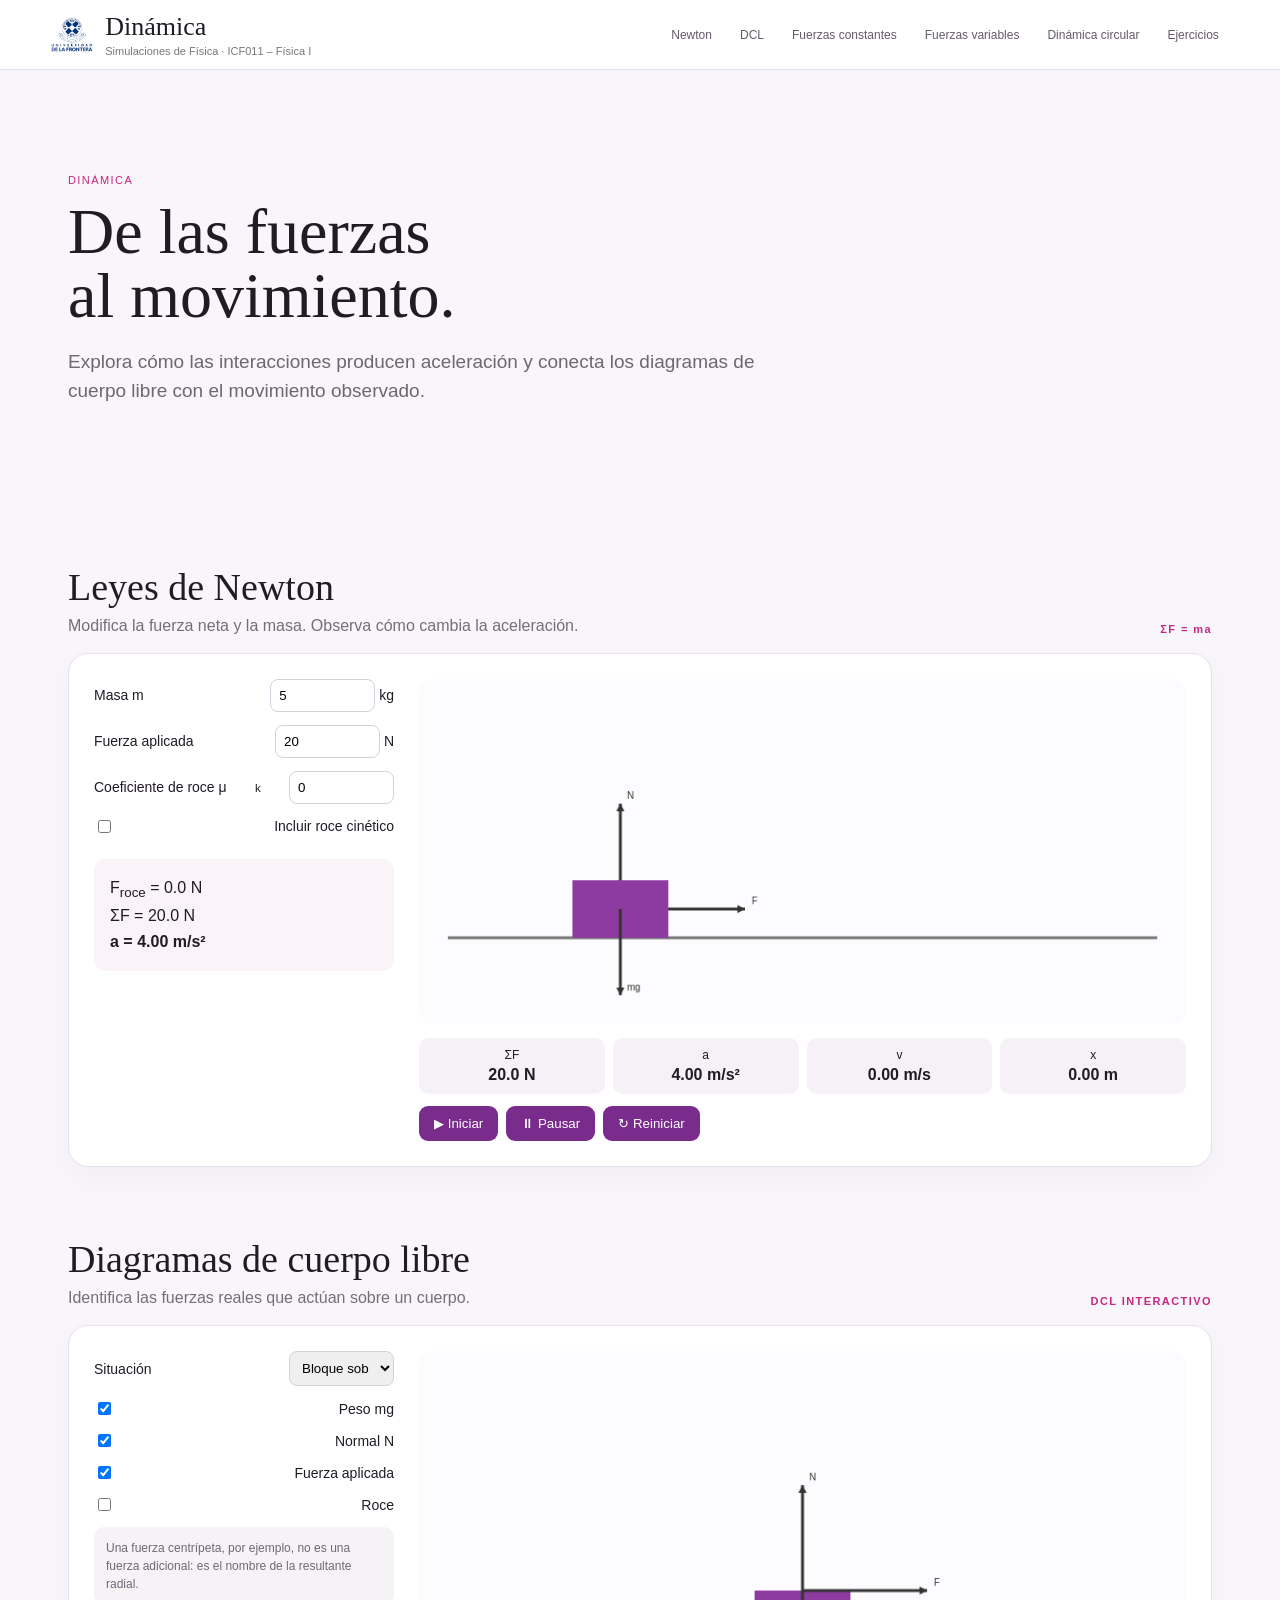
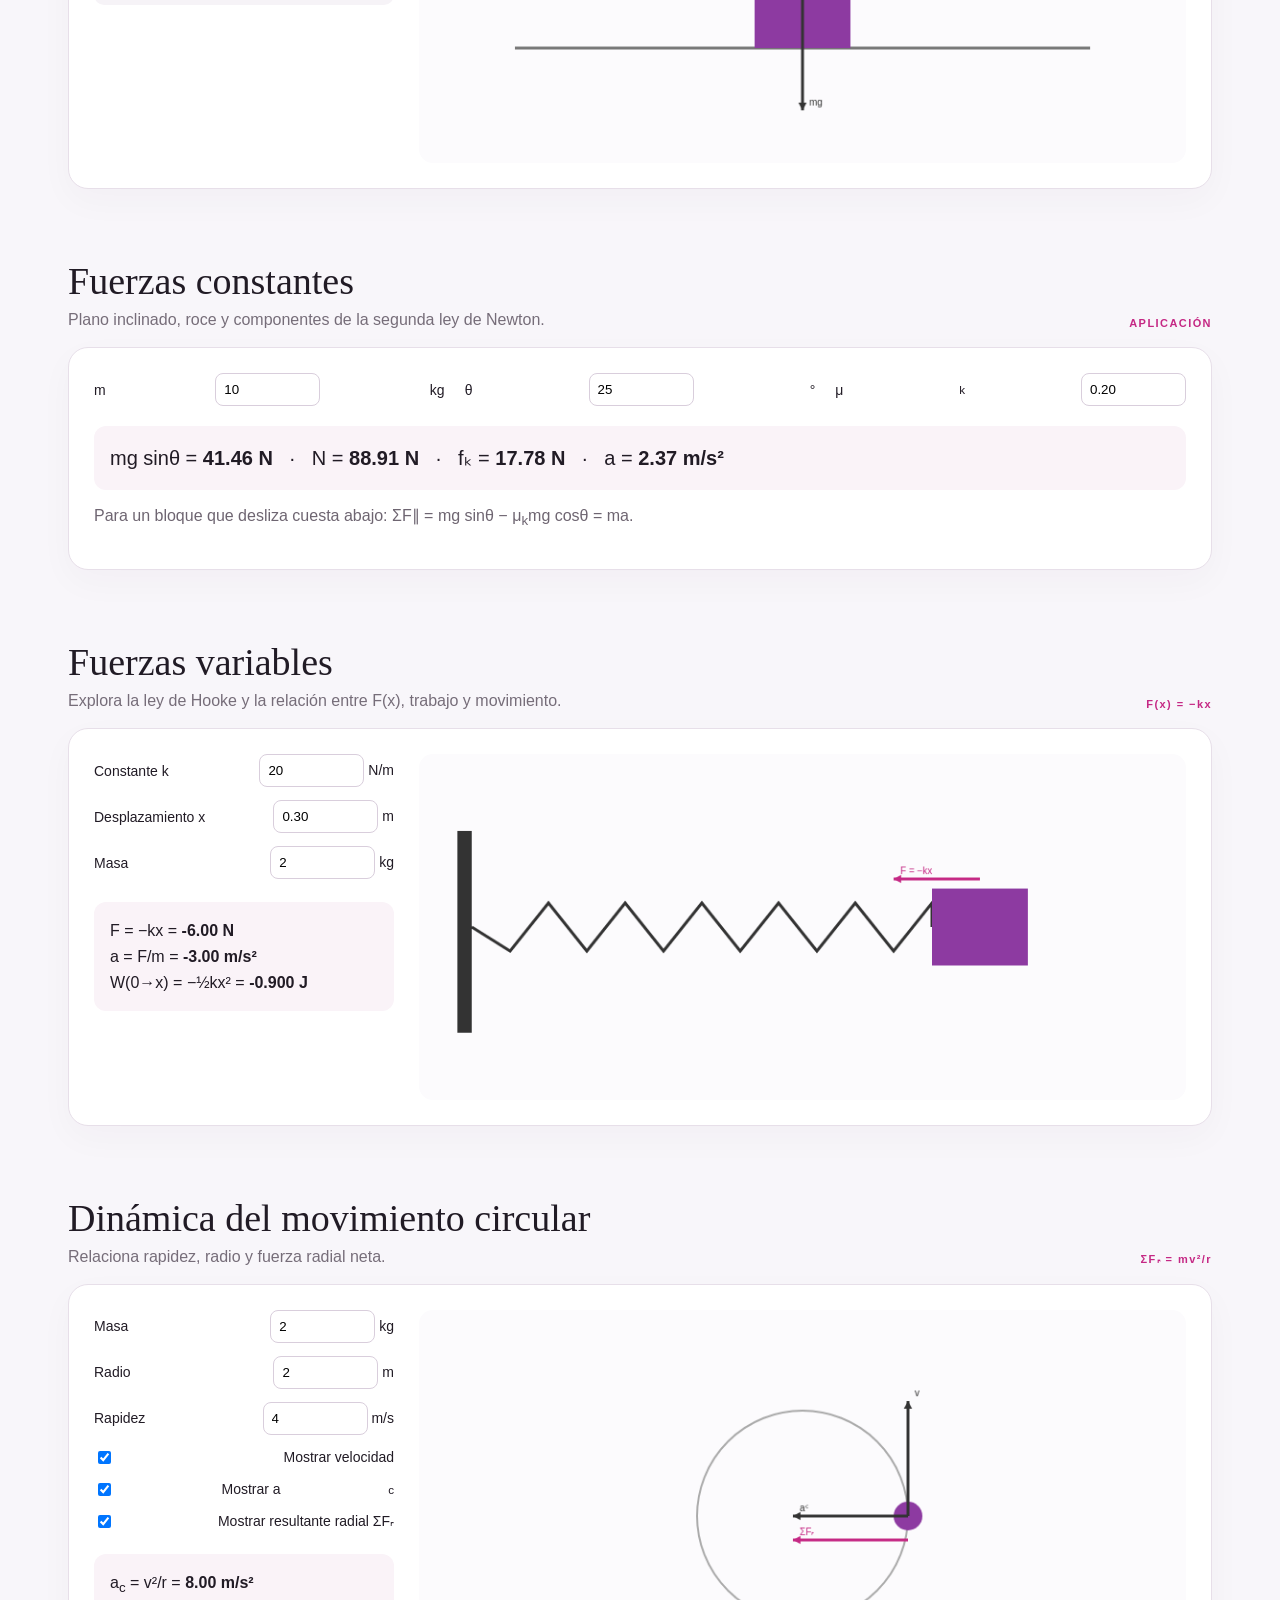
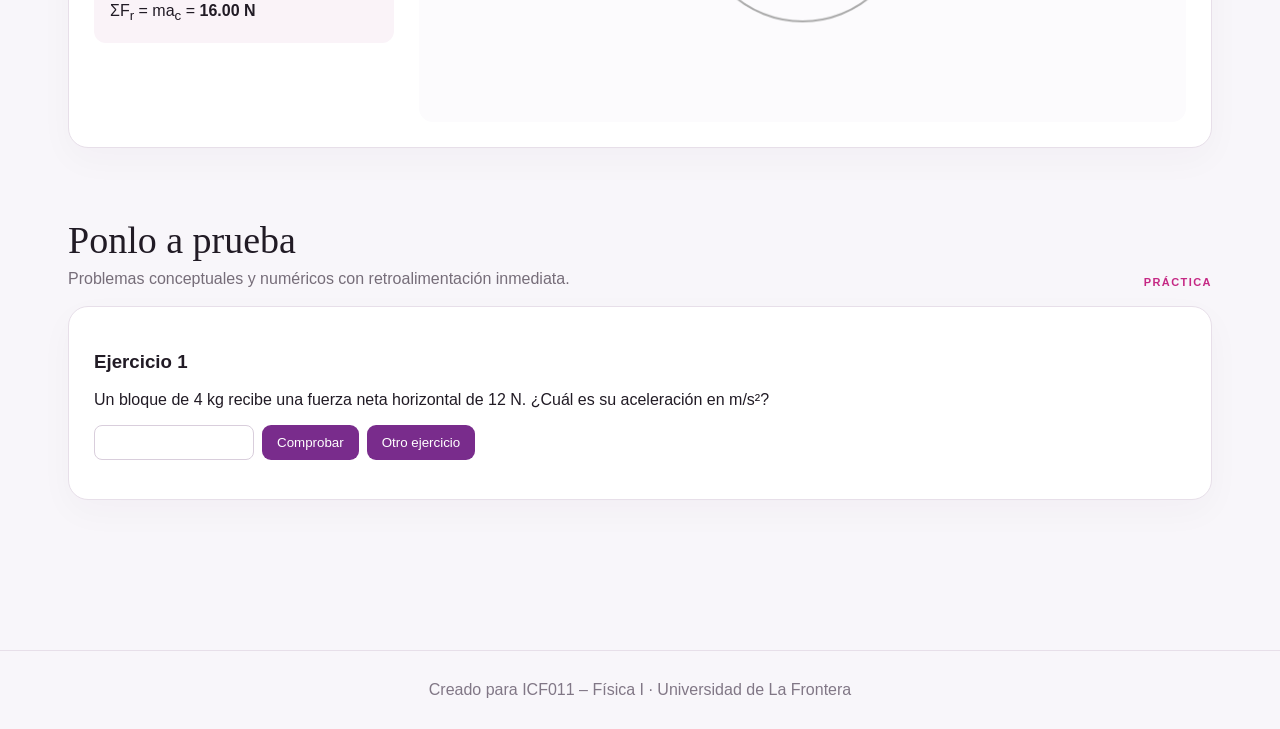
==== dinamica/index.html @ fe2f42a2 "Add files via upload" ====
<!doctype html><html lang="es"><head><meta charset="utf-8"><meta name="viewport" content="width=device-width,initial-scale=1"><title>Dinámica · Simulaciones de Física UFRO</title><link rel="stylesheet" href="style.css"></head><body>
<header><div class="brand"><img src="ufro_logo.png"><div><a href="../">Dinámica</a><small>Simulaciones de Física · ICF011 – Física I</small></div></div><nav><a href="#newton">Newton</a><a href="#dcl">DCL</a><a href="#constantes">Fuerzas constantes</a><a href="#variables">Fuerzas variables</a><a href="#circular">Dinámica circular</a><a href="#practica">Ejercicios</a></nav></header>
<main>
<section class="hero"><span>DINÁMICA</span><h1>De las fuerzas<br>al movimiento.</h1><p>Explora cómo las interacciones producen aceleración y conecta los diagramas de cuerpo libre con el movimiento observado.</p></section>
<section id="newton"><div class="title"><div><h2>Leyes de Newton</h2><p>Modifica la fuerza neta y la masa. Observa cómo cambia la aceleración.</p></div><b>ΣF = ma</b></div><div class="card grid"><div class="controls"><label>Masa m <span><input id="mass" type="number" min="0.1" step="0.5" value="5"> kg</span></label><label>Fuerza aplicada <span><input id="force" type="number" step="1" value="20"> N</span></label><label>Coeficiente de roce μ<sub>k</sub> <span><input id="mu" type="number" min="0" step="0.05" value="0"> </span></label><label><input id="friction" type="checkbox"> Incluir roce cinético</label><div class="formula" id="newtonFormula"></div></div><div><canvas id="newtonCanvas" width="800" height="360"></canvas><div class="stats"><span>ΣF <b id="netF"></b></span><span>a <b id="accel"></b></span><span>v <b id="vel"></b></span><span>x <b id="pos"></b></span></div><div class="buttons"><button id="play">▶ Iniciar</button><button id="pause">⏸ Pausar</button><button id="reset">↻ Reiniciar</button></div></div></div></section>
<section id="dcl"><div class="title"><div><h2>Diagramas de cuerpo libre</h2><p>Identifica las fuerzas reales que actúan sobre un cuerpo.</p></div><b>DCL INTERACTIVO</b></div><div class="card grid"><div class="controls"><label>Situación<select id="dclMode"><option value="flat">Bloque sobre superficie horizontal</option><option value="incline">Bloque en plano inclinado</option></select></label><label id="angleLabel">Ángulo θ <span><input id="angle" type="number" min="0" max="60" value="30"> °</span></label><label><input class="vec" data-v="weight" type="checkbox" checked> Peso mg</label><label><input class="vec" data-v="normal" type="checkbox" checked> Normal N</label><label><input class="vec" data-v="applied" type="checkbox" checked> Fuerza aplicada</label><label><input class="vec" data-v="fric" type="checkbox"> Roce</label><div class="note">Una fuerza centrípeta, por ejemplo, no es una fuerza adicional: es el nombre de la resultante radial.</div></div><canvas id="dclCanvas" width="800" height="430"></canvas></div></section>
<section id="constantes"><div class="title"><div><h2>Fuerzas constantes</h2><p>Plano inclinado, roce y componentes de la segunda ley de Newton.</p></div><b>APLICACIÓN</b></div><div class="card"><div class="three"><label>m <input id="cm" type="number" value="10" step="1"> kg</label><label>θ <input id="ctheta" type="number" value="25" step="1"> °</label><label>μ<sub>k</sub> <input id="cmu" type="number" value="0.20" step=".05"></label></div><div class="result" id="constantResult"></div><p class="explain">Para un bloque que desliza cuesta abajo: ΣF∥ = mg sinθ − μ<sub>k</sub>mg cosθ = ma.</p></div></section>
<section id="variables"><div class="title"><div><h2>Fuerzas variables</h2><p>Explora la ley de Hooke y la relación entre F(x), trabajo y movimiento.</p></div><b>F(x) = −kx</b></div><div class="card grid"><div class="controls"><label>Constante k <span><input id="k" type="number" value="20" step="1"> N/m</span></label><label>Desplazamiento x <span><input id="springX" type="number" value="0.30" step=".05"> m</span></label><label>Masa <span><input id="springM" type="number" value="2" step=".5"> kg</span></label><div class="formula" id="springFormula"></div></div><canvas id="springCanvas" width="800" height="360"></canvas></div></section>
<section id="circular"><div class="title"><div><h2>Dinámica del movimiento circular</h2><p>Relaciona rapidez, radio y fuerza radial neta.</p></div><b>ΣFᵣ = mv²/r</b></div><div class="card grid"><div class="controls"><label>Masa <span><input id="circM" type="number" value="2" step=".5"> kg</span></label><label>Radio <span><input id="radius" type="number" value="2" step=".2"> m</span></label><label>Rapidez <span><input id="speed" type="number" value="4" step=".5"> m/s</span></label><label><input id="showV" type="checkbox" checked> Mostrar velocidad</label><label><input id="showAc" type="checkbox" checked> Mostrar a<sub>c</sub></label><label><input id="showFr" type="checkbox" checked> Mostrar resultante radial ΣFᵣ</label><div class="formula" id="circFormula"></div></div><canvas id="circCanvas" width="800" height="430"></canvas></div></section>
<section id="practica"><div class="title"><div><h2>Ponlo a prueba</h2><p>Problemas conceptuales y numéricos con retroalimentación inmediata.</p></div><b>PRÁCTICA</b></div><div class="card"><div id="question"></div><div class="answer"><input id="answer" type="number" step="any"><button id="check">Comprobar</button><button id="next">Otro ejercicio</button></div><div id="feedback"></div></div></section>
</main><footer>Creado para ICF011 – Física I · Universidad de La Frontera</footer><script src="app.js"></script></body></html>
---- dinamica/style.css ----
*{box-sizing:border-box}html{scroll-behavior:smooth}body{margin:0;background:#f8f6fa;color:#211b25;font-family:Arial,sans-serif}header{position:sticky;top:0;z-index:5;background:#fff;border-bottom:1px solid #e8e1eb;display:flex;align-items:center;justify-content:space-between;padding:12px 4vw;gap:20px}.brand{display:flex;align-items:center;gap:12px}.brand img{width:42px}.brand a{font:26px Georgia;color:#211b25;text-decoration:none}.brand small{display:block;color:#777;font-size:11px;margin-top:3px}nav{display:flex;gap:8px;flex-wrap:wrap}nav a{font-size:12px;text-decoration:none;color:#655b69;padding:8px 10px;border-radius:20px}nav a:hover{background:#f3e8f1;color:#a91f73}main{max-width:1200px;margin:auto;padding:20px 28px 80px}.hero{padding:80px 0 70px}.hero span,.title>b{color:#c52884;font-size:11px;letter-spacing:.13em}.hero h1{font:64px/1 Georgia;margin:12px 0}.hero p{font-size:19px;color:#6e6671;max-width:700px;line-height:1.55}section{scroll-margin-top:90px;margin-bottom:70px}.title{display:flex;justify-content:space-between;align-items:end;margin-bottom:18px}.title h2{font:38px Georgia;margin:0}.title p{color:#766d79;margin:8px 0 0}.card{background:white;border:1px solid #e7dfe9;border-radius:20px;padding:25px;box-shadow:0 12px 35px #3d234908}.grid{display:grid;grid-template-columns:300px 1fr;gap:25px}.controls{display:flex;flex-direction:column;gap:13px}.controls label,.three label{display:flex;justify-content:space-between;align-items:center;gap:10px;font-size:14px}.controls input[type=number],select,.three input,.answer input{width:105px;padding:8px;border:1px solid #d9cedc;border-radius:8px}.formula,.result{margin-top:10px;padding:16px;background:#faf3f8;border-radius:12px;line-height:1.6}.note{font-size:12px;line-height:1.5;color:#716776;padding:12px;background:#f6f3f7;border-radius:10px}canvas{width:100%;height:auto;background:#fcfbfd;border-radius:14px}.stats{display:grid;grid-template-columns:repeat(4,1fr);gap:8px;margin-top:10px}.stats span{background:#f5f1f6;border-radius:10px;padding:10px;text-align:center;font-size:12px}.stats b{display:block;font-size:16px;margin-top:4px}.buttons,.answer{display:flex;gap:8px;margin-top:12px}button{border:0;border-radius:9px;padding:10px 15px;background:#792c8c;color:#fff;cursor:pointer}.three{display:grid;grid-template-columns:repeat(3,1fr);gap:20px}.result{font-size:20px;margin-top:20px}.explain{color:#6e6571}.answer input{width:160px}#feedback{margin-top:14px;font-weight:bold}footer{text-align:center;padding:30px;color:#817786;border-top:1px solid #e7dfe9}@media(max-width:850px){header{position:relative;align-items:flex-start;flex-direction:column}.grid{grid-template-columns:1fr}.hero h1{font-size:48px}.three{grid-template-columns:1fr}.title{align-items:flex-start;gap:10px;flex-direction:column}main{padding:18px}.stats{grid-template-columns:repeat(2,1fr)}}
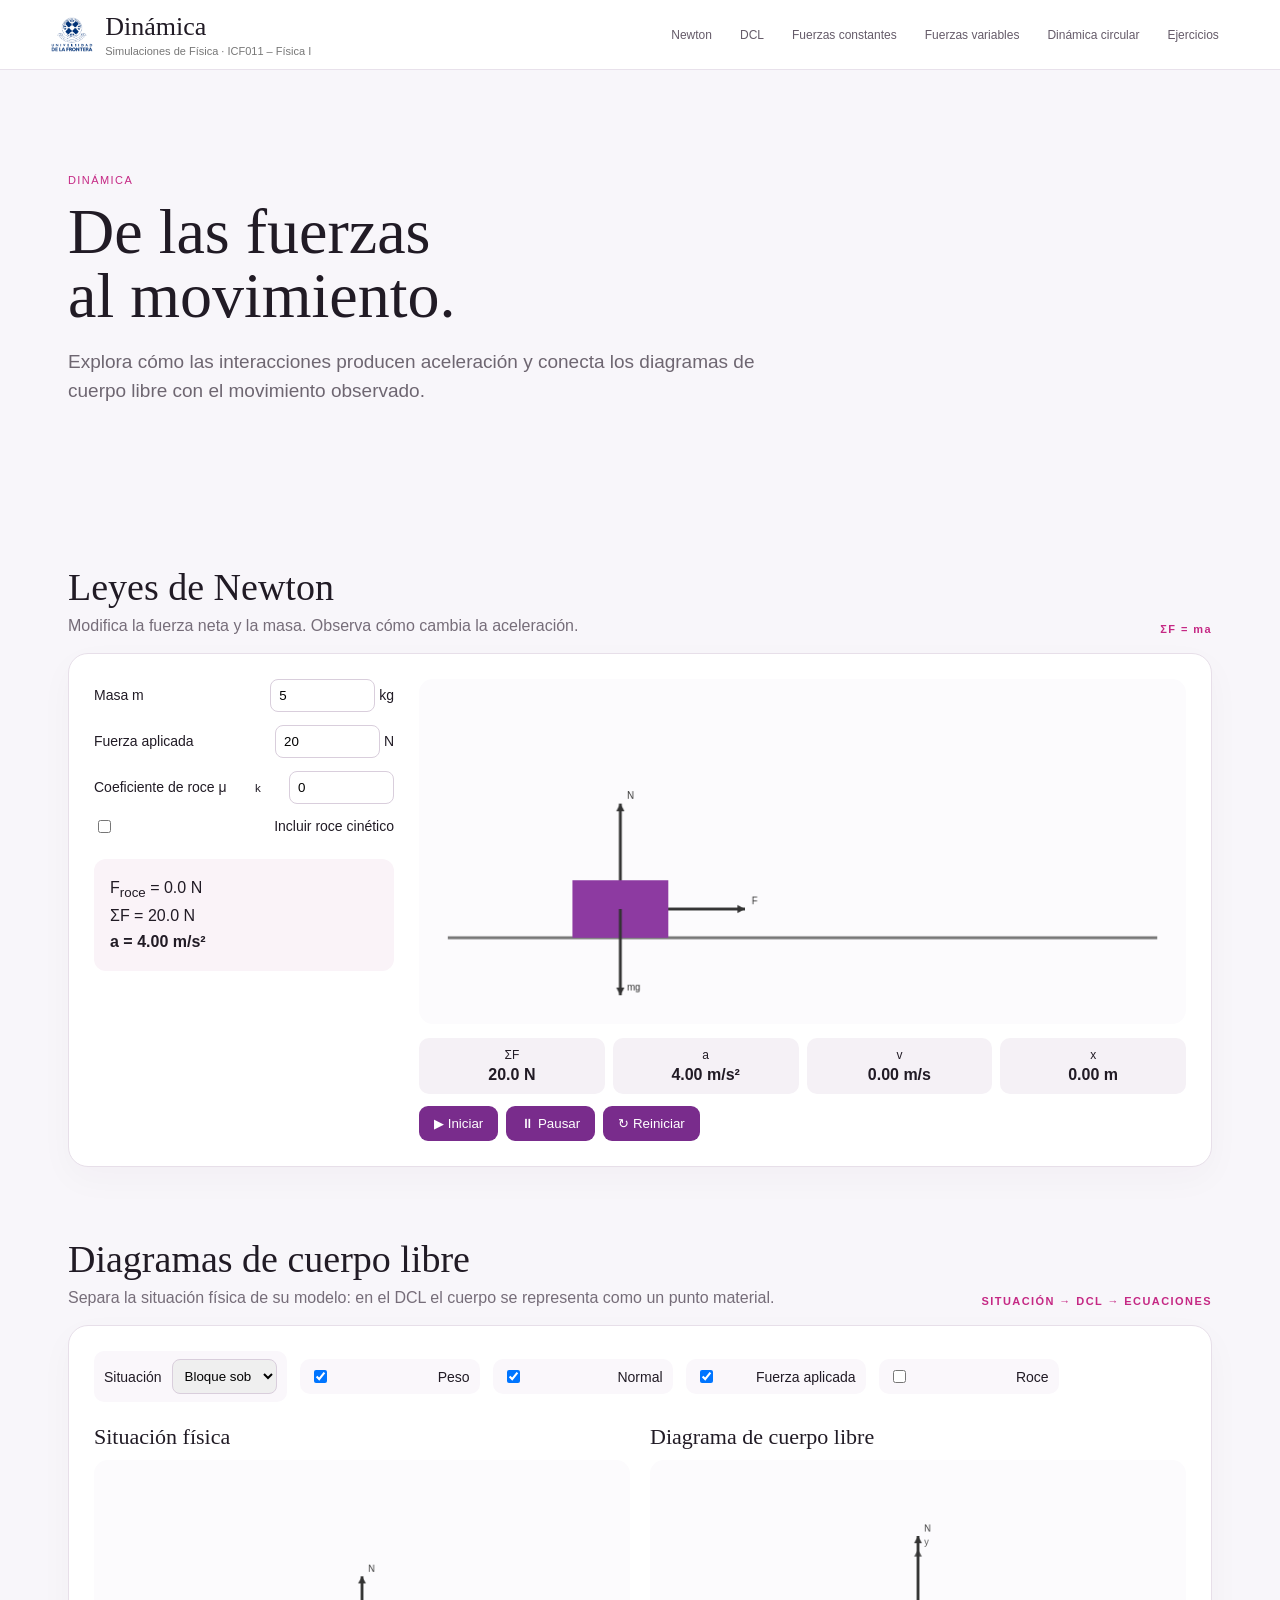
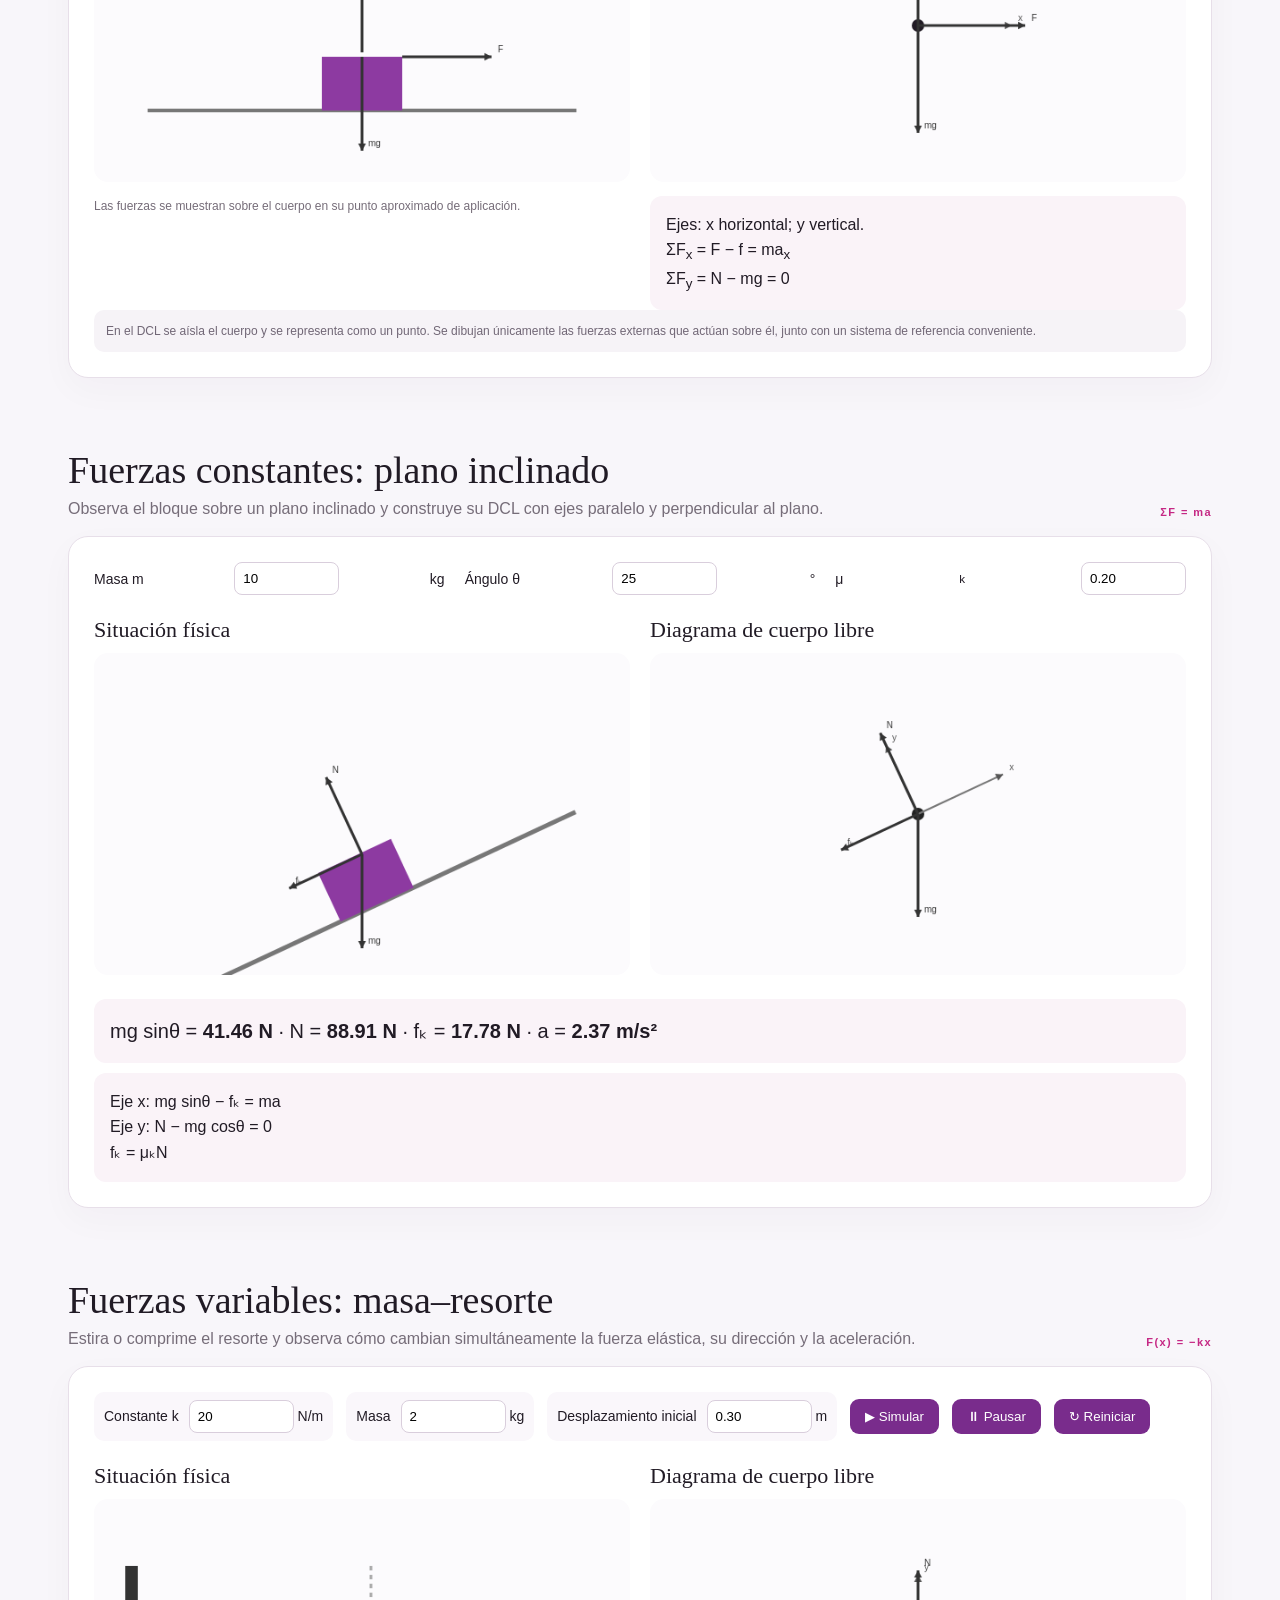
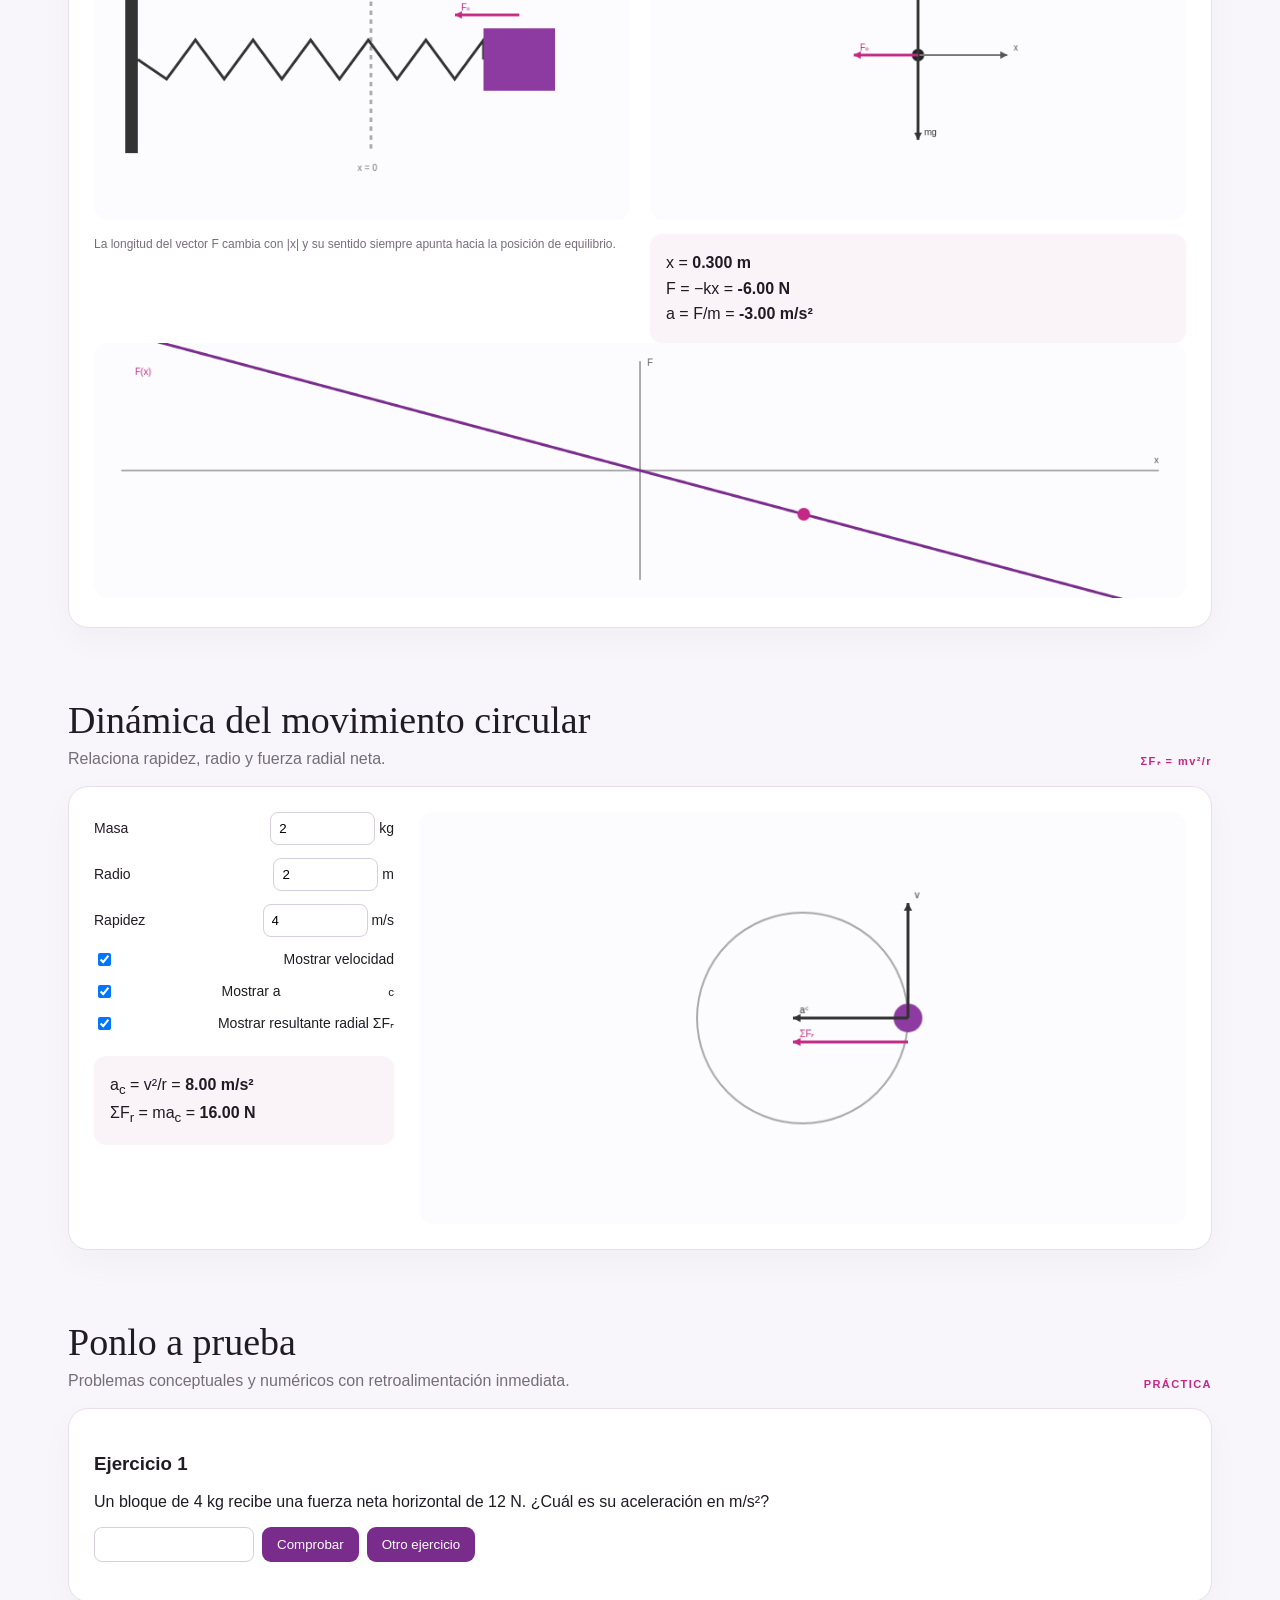
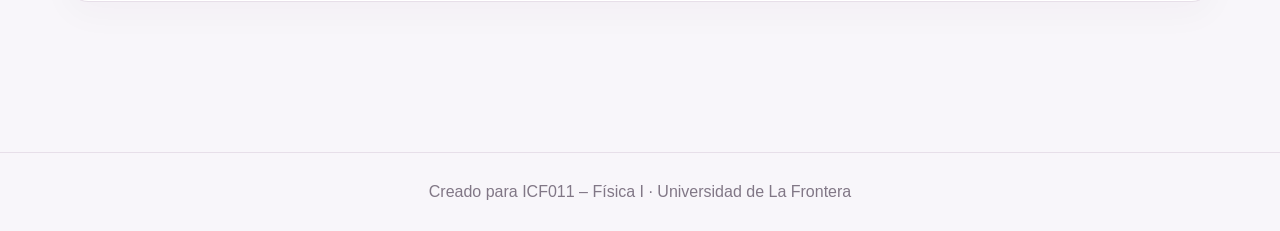
==== commit 539814e9: "Add files via upload" ====
--- a/dinamica/index.html
+++ b/dinamica/index.html
@@ -3,9 +3,9 @@
 <main>
 <section class="hero"><span>DINÁMICA</span><h1>De las fuerzas<br>al movimiento.</h1><p>Explora cómo las interacciones producen aceleración y conecta los diagramas de cuerpo libre con el movimiento observado.</p></section>
 <section id="newton"><div class="title"><div><h2>Leyes de Newton</h2><p>Modifica la fuerza neta y la masa. Observa cómo cambia la aceleración.</p></div><b>ΣF = ma</b></div><div class="card grid"><div class="controls"><label>Masa m <span><input id="mass" type="number" min="0.1" step="0.5" value="5"> kg</span></label><label>Fuerza aplicada <span><input id="force" type="number" step="1" value="20"> N</span></label><label>Coeficiente de roce μ<sub>k</sub> <span><input id="mu" type="number" min="0" step="0.05" value="0"> </span></label><label><input id="friction" type="checkbox"> Incluir roce cinético</label><div class="formula" id="newtonFormula"></div></div><div><canvas id="newtonCanvas" width="800" height="360"></canvas><div class="stats"><span>ΣF <b id="netF"></b></span><span>a <b id="accel"></b></span><span>v <b id="vel"></b></span><span>x <b id="pos"></b></span></div><div class="buttons"><button id="play">▶ Iniciar</button><button id="pause">⏸ Pausar</button><button id="reset">↻ Reiniciar</button></div></div></div></section>
-<section id="dcl"><div class="title"><div><h2>Diagramas de cuerpo libre</h2><p>Identifica las fuerzas reales que actúan sobre un cuerpo.</p></div><b>DCL INTERACTIVO</b></div><div class="card grid"><div class="controls"><label>Situación<select id="dclMode"><option value="flat">Bloque sobre superficie horizontal</option><option value="incline">Bloque en plano inclinado</option></select></label><label id="angleLabel">Ángulo θ <span><input id="angle" type="number" min="0" max="60" value="30"> °</span></label><label><input class="vec" data-v="weight" type="checkbox" checked> Peso mg</label><label><input class="vec" data-v="normal" type="checkbox" checked> Normal N</label><label><input class="vec" data-v="applied" type="checkbox" checked> Fuerza aplicada</label><label><input class="vec" data-v="fric" type="checkbox"> Roce</label><div class="note">Una fuerza centrípeta, por ejemplo, no es una fuerza adicional: es el nombre de la resultante radial.</div></div><canvas id="dclCanvas" width="800" height="430"></canvas></div></section>
-<section id="constantes"><div class="title"><div><h2>Fuerzas constantes</h2><p>Plano inclinado, roce y componentes de la segunda ley de Newton.</p></div><b>APLICACIÓN</b></div><div class="card"><div class="three"><label>m <input id="cm" type="number" value="10" step="1"> kg</label><label>θ <input id="ctheta" type="number" value="25" step="1"> °</label><label>μ<sub>k</sub> <input id="cmu" type="number" value="0.20" step=".05"></label></div><div class="result" id="constantResult"></div><p class="explain">Para un bloque que desliza cuesta abajo: ΣF∥ = mg sinθ − μ<sub>k</sub>mg cosθ = ma.</p></div></section>
-<section id="variables"><div class="title"><div><h2>Fuerzas variables</h2><p>Explora la ley de Hooke y la relación entre F(x), trabajo y movimiento.</p></div><b>F(x) = −kx</b></div><div class="card grid"><div class="controls"><label>Constante k <span><input id="k" type="number" value="20" step="1"> N/m</span></label><label>Desplazamiento x <span><input id="springX" type="number" value="0.30" step=".05"> m</span></label><label>Masa <span><input id="springM" type="number" value="2" step=".5"> kg</span></label><div class="formula" id="springFormula"></div></div><canvas id="springCanvas" width="800" height="360"></canvas></div></section>
+<section id="dcl"><div class="title"><div><h2>Diagramas de cuerpo libre</h2><p>Separa la situación física de su modelo: en el DCL el cuerpo se representa como un punto material.</p></div><b>SITUACIÓN → DCL → ECUACIONES</b></div><div class="card"><div class="controls inline-controls"><label>Situación<select id="dclMode"><option value="flat">Bloque sobre superficie horizontal</option><option value="incline">Bloque en plano inclinado</option></select></label><label id="angleLabel">Ángulo θ <span><input id="angle" type="number" min="0" max="60" value="30"> °</span></label><label><input class="vec" data-v="weight" type="checkbox" checked> Peso</label><label><input class="vec" data-v="normal" type="checkbox" checked> Normal</label><label><input class="vec" data-v="applied" type="checkbox" checked> Fuerza aplicada</label><label><input class="vec" data-v="fric" type="checkbox"> Roce</label></div><div class="splitviz"><div><h3>Situación física</h3><canvas id="dclSceneCanvas" width="600" height="360"></canvas><p class="caption">Las fuerzas se muestran sobre el cuerpo en su punto aproximado de aplicación.</p></div><div><h3>Diagrama de cuerpo libre</h3><canvas id="dclCanvas" width="600" height="360"></canvas><div class="formula" id="dclEquations"></div></div></div><div class="note">En el DCL se aísla el cuerpo y se representa como un punto. Se dibujan únicamente las fuerzas externas que actúan sobre él, junto con un sistema de referencia conveniente.</div></div></section>
+<section id="constantes"><div class="title"><div><h2>Fuerzas constantes: plano inclinado</h2><p>Observa el bloque sobre un plano inclinado y construye su DCL con ejes paralelo y perpendicular al plano.</p></div><b>ΣF = ma</b></div><div class="card"><div class="three"><label>Masa m <input id="cm" type="number" value="10" step="1"> kg</label><label>Ángulo θ <input id="ctheta" type="number" value="25" step="1"> °</label><label>μ<sub>k</sub> <input id="cmu" type="number" value="0.20" step=".05"></label></div><div class="splitviz"><div><h3>Situación física</h3><canvas id="constantScene" width="600" height="360"></canvas></div><div><h3>Diagrama de cuerpo libre</h3><canvas id="constantDCL" width="600" height="360"></canvas></div></div><div class="result" id="constantResult"></div><div class="formula" id="constantEq"></div></div></section>
+<section id="variables"><div class="title"><div><h2>Fuerzas variables: masa–resorte</h2><p>Estira o comprime el resorte y observa cómo cambian simultáneamente la fuerza elástica, su dirección y la aceleración.</p></div><b>F(x) = −kx</b></div><div class="card"><div class="controls inline-controls"><label>Constante k <span><input id="k" type="number" value="20" step="1"> N/m</span></label><label>Masa <span><input id="springM" type="number" value="2" step=".5"> kg</span></label><label>Desplazamiento inicial <span><input id="springX" type="number" value="0.30" step=".05"> m</span></label><button id="springPlay">▶ Simular</button><button id="springPause">⏸ Pausar</button><button id="springReset">↻ Reiniciar</button></div><div class="splitviz"><div><h3>Situación física</h3><canvas id="springCanvas" width="600" height="360"></canvas><p class="caption">La longitud del vector F cambia con |x| y su sentido siempre apunta hacia la posición de equilibrio.</p></div><div><h3>Diagrama de cuerpo libre</h3><canvas id="springDCL" width="600" height="360"></canvas><div class="formula" id="springFormula"></div></div></div><canvas id="springGraph" width="1200" height="280"></canvas></div></section>
 <section id="circular"><div class="title"><div><h2>Dinámica del movimiento circular</h2><p>Relaciona rapidez, radio y fuerza radial neta.</p></div><b>ΣFᵣ = mv²/r</b></div><div class="card grid"><div class="controls"><label>Masa <span><input id="circM" type="number" value="2" step=".5"> kg</span></label><label>Radio <span><input id="radius" type="number" value="2" step=".2"> m</span></label><label>Rapidez <span><input id="speed" type="number" value="4" step=".5"> m/s</span></label><label><input id="showV" type="checkbox" checked> Mostrar velocidad</label><label><input id="showAc" type="checkbox" checked> Mostrar a<sub>c</sub></label><label><input id="showFr" type="checkbox" checked> Mostrar resultante radial ΣFᵣ</label><div class="formula" id="circFormula"></div></div><canvas id="circCanvas" width="800" height="430"></canvas></div></section>
 <section id="practica"><div class="title"><div><h2>Ponlo a prueba</h2><p>Problemas conceptuales y numéricos con retroalimentación inmediata.</p></div><b>PRÁCTICA</b></div><div class="card"><div id="question"></div><div class="answer"><input id="answer" type="number" step="any"><button id="check">Comprobar</button><button id="next">Otro ejercicio</button></div><div id="feedback"></div></div></section>
 </main><footer>Creado para ICF011 – Física I · Universidad de La Frontera</footer><script src="app.js"></script></body></html>
--- a/dinamica/style.css
+++ b/dinamica/style.css
@@ -1 +1,2 @@
 *{box-sizing:border-box}html{scroll-behavior:smooth}body{margin:0;background:#f8f6fa;color:#211b25;font-family:Arial,sans-serif}header{position:sticky;top:0;z-index:5;background:#fff;border-bottom:1px solid #e8e1eb;display:flex;align-items:center;justify-content:space-between;padding:12px 4vw;gap:20px}.brand{display:flex;align-items:center;gap:12px}.brand img{width:42px}.brand a{font:26px Georgia;color:#211b25;text-decoration:none}.brand small{display:block;color:#777;font-size:11px;margin-top:3px}nav{display:flex;gap:8px;flex-wrap:wrap}nav a{font-size:12px;text-decoration:none;color:#655b69;padding:8px 10px;border-radius:20px}nav a:hover{background:#f3e8f1;color:#a91f73}main{max-width:1200px;margin:auto;padding:20px 28px 80px}.hero{padding:80px 0 70px}.hero span,.title>b{color:#c52884;font-size:11px;letter-spacing:.13em}.hero h1{font:64px/1 Georgia;margin:12px 0}.hero p{font-size:19px;color:#6e6671;max-width:700px;line-height:1.55}section{scroll-margin-top:90px;margin-bottom:70px}.title{display:flex;justify-content:space-between;align-items:end;margin-bottom:18px}.title h2{font:38px Georgia;margin:0}.title p{color:#766d79;margin:8px 0 0}.card{background:white;border:1px solid #e7dfe9;border-radius:20px;padding:25px;box-shadow:0 12px 35px #3d234908}.grid{display:grid;grid-template-columns:300px 1fr;gap:25px}.controls{display:flex;flex-direction:column;gap:13px}.controls label,.three label{display:flex;justify-content:space-between;align-items:center;gap:10px;font-size:14px}.controls input[type=number],select,.three input,.answer input{width:105px;padding:8px;border:1px solid #d9cedc;border-radius:8px}.formula,.result{margin-top:10px;padding:16px;background:#faf3f8;border-radius:12px;line-height:1.6}.note{font-size:12px;line-height:1.5;color:#716776;padding:12px;background:#f6f3f7;border-radius:10px}canvas{width:100%;height:auto;background:#fcfbfd;border-radius:14px}.stats{display:grid;grid-template-columns:repeat(4,1fr);gap:8px;margin-top:10px}.stats span{background:#f5f1f6;border-radius:10px;padding:10px;text-align:center;font-size:12px}.stats b{display:block;font-size:16px;margin-top:4px}.buttons,.answer{display:flex;gap:8px;margin-top:12px}button{border:0;border-radius:9px;padding:10px 15px;background:#792c8c;color:#fff;cursor:pointer}.three{display:grid;grid-template-columns:repeat(3,1fr);gap:20px}.result{font-size:20px;margin-top:20px}.explain{color:#6e6571}.answer input{width:160px}#feedback{margin-top:14px;font-weight:bold}footer{text-align:center;padding:30px;color:#817786;border-top:1px solid #e7dfe9}@media(max-width:850px){header{position:relative;align-items:flex-start;flex-direction:column}.grid{grid-template-columns:1fr}.hero h1{font-size:48px}.three{grid-template-columns:1fr}.title{align-items:flex-start;gap:10px;flex-direction:column}main{padding:18px}.stats{grid-template-columns:repeat(2,1fr)}}
+.splitviz{display:grid;grid-template-columns:1fr 1fr;gap:20px;margin-top:22px}.splitviz h3{font:22px Georgia;margin:0 0 10px}.caption{font-size:12px;color:#766d79;line-height:1.4}.inline-controls{display:flex;flex-direction:row;flex-wrap:wrap;align-items:center}.inline-controls label{min-width:180px;background:#faf7fb;padding:8px 10px;border-radius:10px}@media(max-width:850px){.splitviz{grid-template-columns:1fr}.inline-controls{flex-direction:column;align-items:stretch}}
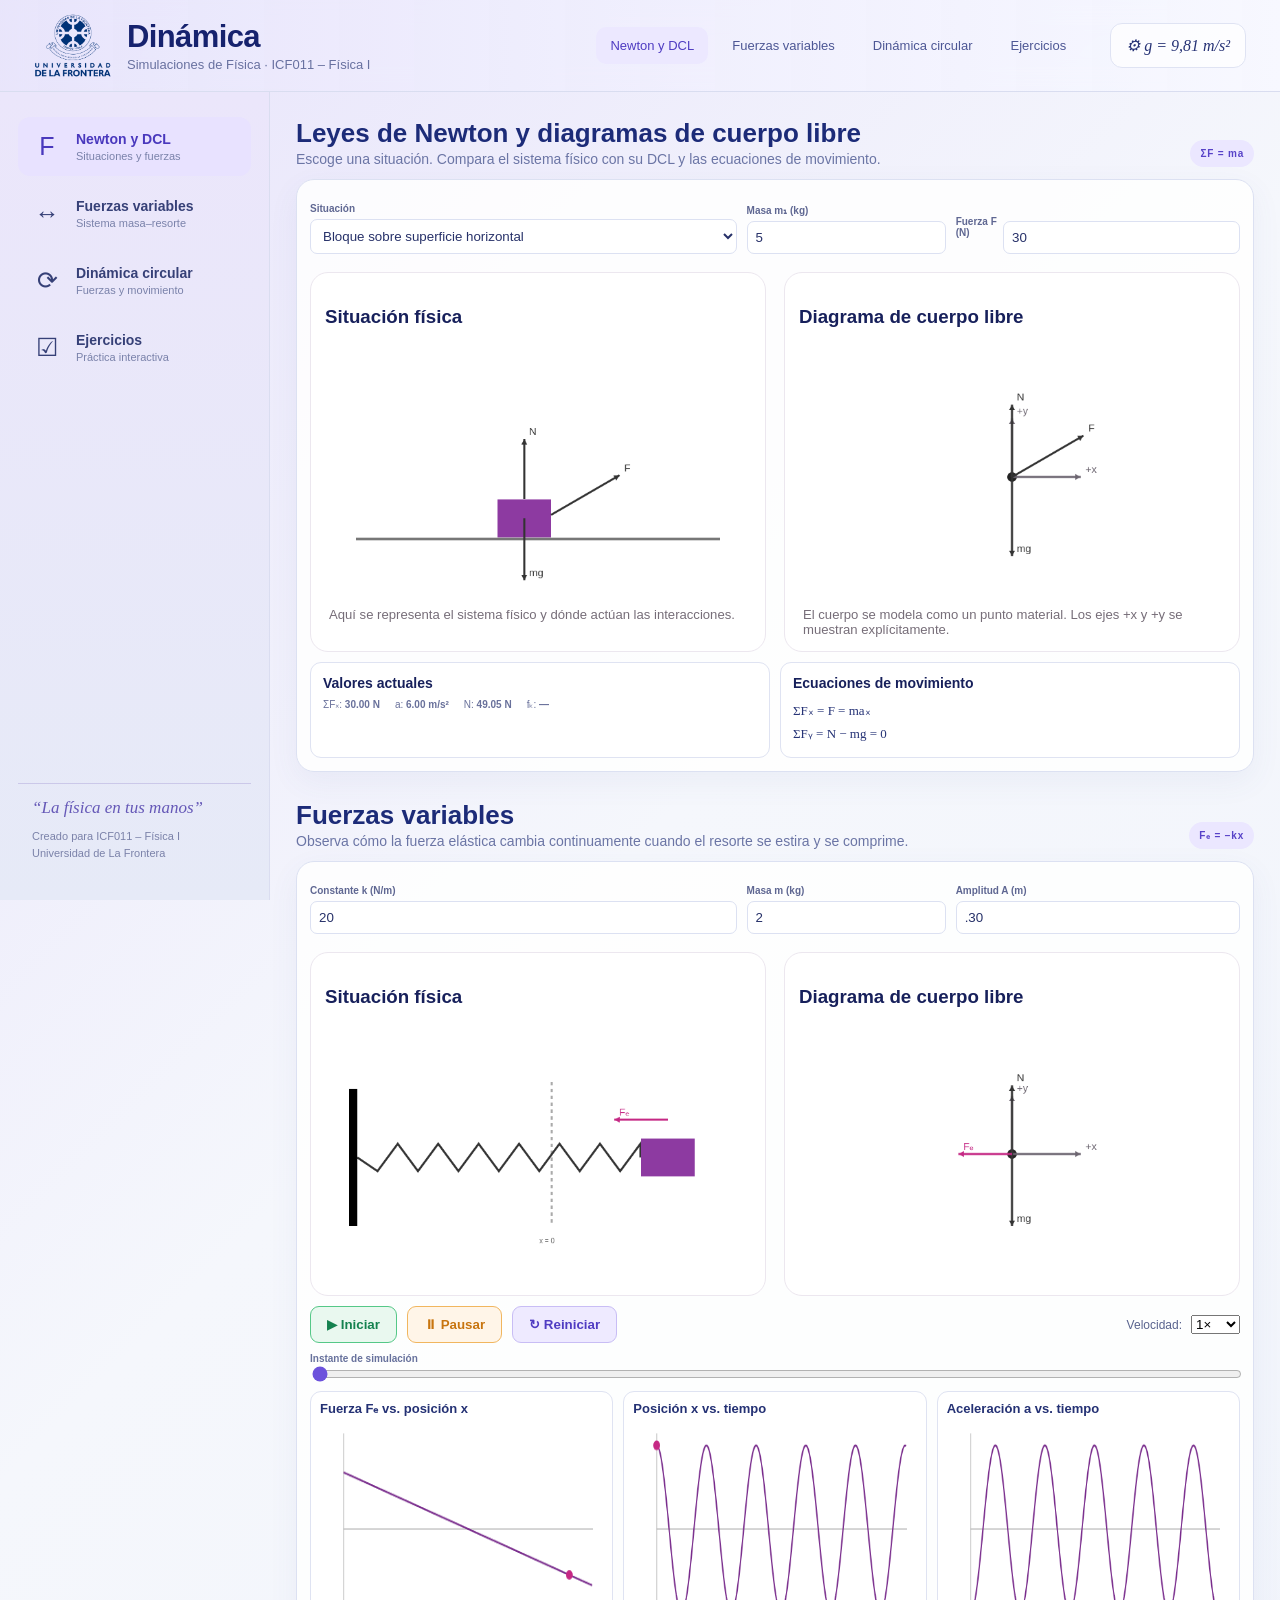
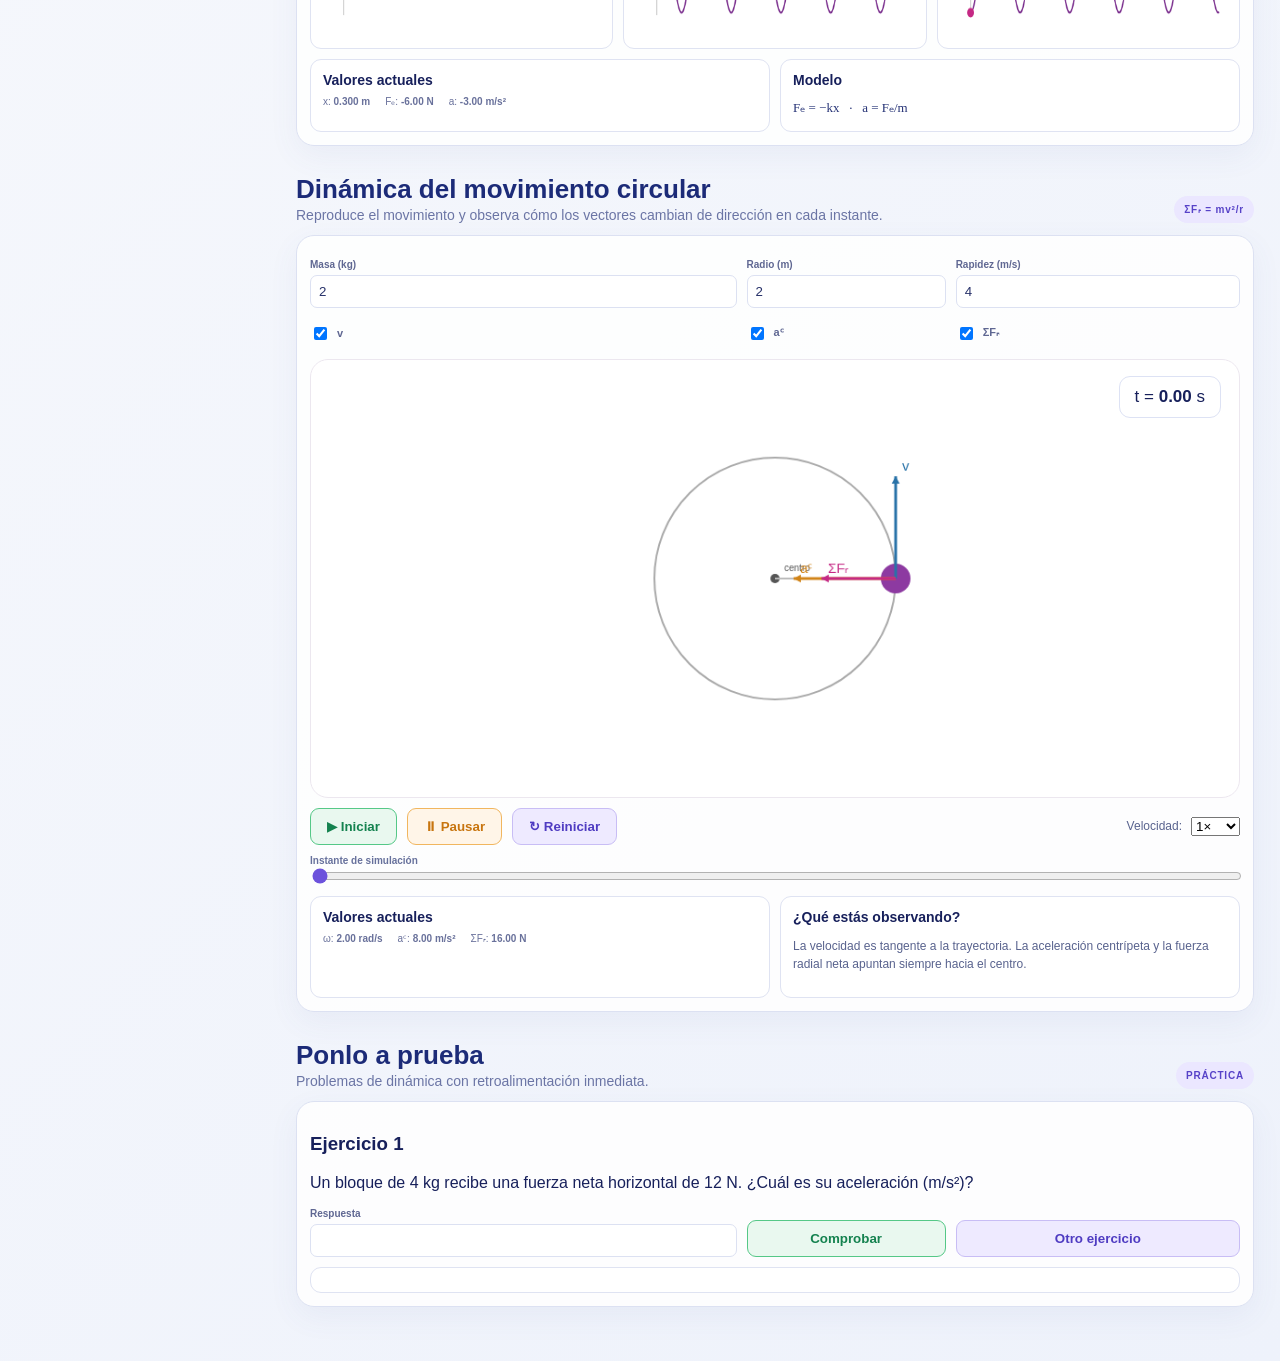
==== commit e59358af: "Add files via upload" ====
--- a/dinamica/index.html
+++ b/dinamica/index.html
@@ -1,11 +1,12 @@
 <!doctype html><html lang="es"><head><meta charset="utf-8"><meta name="viewport" content="width=device-width,initial-scale=1"><title>Dinámica · Simulaciones de Física UFRO</title><link rel="stylesheet" href="style.css"></head><body>
-<header><div class="brand"><img src="ufro_logo.png"><div><a href="../">Dinámica</a><small>Simulaciones de Física · ICF011 – Física I</small></div></div><nav><a href="#newton">Newton</a><a href="#dcl">DCL</a><a href="#constantes">Fuerzas constantes</a><a href="#variables">Fuerzas variables</a><a href="#circular">Dinámica circular</a><a href="#practica">Ejercicios</a></nav></header>
-<main>
-<section class="hero"><span>DINÁMICA</span><h1>De las fuerzas<br>al movimiento.</h1><p>Explora cómo las interacciones producen aceleración y conecta los diagramas de cuerpo libre con el movimiento observado.</p></section>
-<section id="newton"><div class="title"><div><h2>Leyes de Newton</h2><p>Modifica la fuerza neta y la masa. Observa cómo cambia la aceleración.</p></div><b>ΣF = ma</b></div><div class="card grid"><div class="controls"><label>Masa m <span><input id="mass" type="number" min="0.1" step="0.5" value="5"> kg</span></label><label>Fuerza aplicada <span><input id="force" type="number" step="1" value="20"> N</span></label><label>Coeficiente de roce μ<sub>k</sub> <span><input id="mu" type="number" min="0" step="0.05" value="0"> </span></label><label><input id="friction" type="checkbox"> Incluir roce cinético</label><div class="formula" id="newtonFormula"></div></div><div><canvas id="newtonCanvas" width="800" height="360"></canvas><div class="stats"><span>ΣF <b id="netF"></b></span><span>a <b id="accel"></b></span><span>v <b id="vel"></b></span><span>x <b id="pos"></b></span></div><div class="buttons"><button id="play">▶ Iniciar</button><button id="pause">⏸ Pausar</button><button id="reset">↻ Reiniciar</button></div></div></div></section>
-<section id="dcl"><div class="title"><div><h2>Diagramas de cuerpo libre</h2><p>Separa la situación física de su modelo: en el DCL el cuerpo se representa como un punto material.</p></div><b>SITUACIÓN → DCL → ECUACIONES</b></div><div class="card"><div class="controls inline-controls"><label>Situación<select id="dclMode"><option value="flat">Bloque sobre superficie horizontal</option><option value="incline">Bloque en plano inclinado</option></select></label><label id="angleLabel">Ángulo θ <span><input id="angle" type="number" min="0" max="60" value="30"> °</span></label><label><input class="vec" data-v="weight" type="checkbox" checked> Peso</label><label><input class="vec" data-v="normal" type="checkbox" checked> Normal</label><label><input class="vec" data-v="applied" type="checkbox" checked> Fuerza aplicada</label><label><input class="vec" data-v="fric" type="checkbox"> Roce</label></div><div class="splitviz"><div><h3>Situación física</h3><canvas id="dclSceneCanvas" width="600" height="360"></canvas><p class="caption">Las fuerzas se muestran sobre el cuerpo en su punto aproximado de aplicación.</p></div><div><h3>Diagrama de cuerpo libre</h3><canvas id="dclCanvas" width="600" height="360"></canvas><div class="formula" id="dclEquations"></div></div></div><div class="note">En el DCL se aísla el cuerpo y se representa como un punto. Se dibujan únicamente las fuerzas externas que actúan sobre él, junto con un sistema de referencia conveniente.</div></div></section>
-<section id="constantes"><div class="title"><div><h2>Fuerzas constantes: plano inclinado</h2><p>Observa el bloque sobre un plano inclinado y construye su DCL con ejes paralelo y perpendicular al plano.</p></div><b>ΣF = ma</b></div><div class="card"><div class="three"><label>Masa m <input id="cm" type="number" value="10" step="1"> kg</label><label>Ángulo θ <input id="ctheta" type="number" value="25" step="1"> °</label><label>μ<sub>k</sub> <input id="cmu" type="number" value="0.20" step=".05"></label></div><div class="splitviz"><div><h3>Situación física</h3><canvas id="constantScene" width="600" height="360"></canvas></div><div><h3>Diagrama de cuerpo libre</h3><canvas id="constantDCL" width="600" height="360"></canvas></div></div><div class="result" id="constantResult"></div><div class="formula" id="constantEq"></div></div></section>
-<section id="variables"><div class="title"><div><h2>Fuerzas variables: masa–resorte</h2><p>Estira o comprime el resorte y observa cómo cambian simultáneamente la fuerza elástica, su dirección y la aceleración.</p></div><b>F(x) = −kx</b></div><div class="card"><div class="controls inline-controls"><label>Constante k <span><input id="k" type="number" value="20" step="1"> N/m</span></label><label>Masa <span><input id="springM" type="number" value="2" step=".5"> kg</span></label><label>Desplazamiento inicial <span><input id="springX" type="number" value="0.30" step=".05"> m</span></label><button id="springPlay">▶ Simular</button><button id="springPause">⏸ Pausar</button><button id="springReset">↻ Reiniciar</button></div><div class="splitviz"><div><h3>Situación física</h3><canvas id="springCanvas" width="600" height="360"></canvas><p class="caption">La longitud del vector F cambia con |x| y su sentido siempre apunta hacia la posición de equilibrio.</p></div><div><h3>Diagrama de cuerpo libre</h3><canvas id="springDCL" width="600" height="360"></canvas><div class="formula" id="springFormula"></div></div></div><canvas id="springGraph" width="1200" height="280"></canvas></div></section>
-<section id="circular"><div class="title"><div><h2>Dinámica del movimiento circular</h2><p>Relaciona rapidez, radio y fuerza radial neta.</p></div><b>ΣFᵣ = mv²/r</b></div><div class="card grid"><div class="controls"><label>Masa <span><input id="circM" type="number" value="2" step=".5"> kg</span></label><label>Radio <span><input id="radius" type="number" value="2" step=".2"> m</span></label><label>Rapidez <span><input id="speed" type="number" value="4" step=".5"> m/s</span></label><label><input id="showV" type="checkbox" checked> Mostrar velocidad</label><label><input id="showAc" type="checkbox" checked> Mostrar a<sub>c</sub></label><label><input id="showFr" type="checkbox" checked> Mostrar resultante radial ΣFᵣ</label><div class="formula" id="circFormula"></div></div><canvas id="circCanvas" width="800" height="430"></canvas></div></section>
-<section id="practica"><div class="title"><div><h2>Ponlo a prueba</h2><p>Problemas conceptuales y numéricos con retroalimentación inmediata.</p></div><b>PRÁCTICA</b></div><div class="card"><div id="question"></div><div class="answer"><input id="answer" type="number" step="any"><button id="check">Comprobar</button><button id="next">Otro ejercicio</button></div><div id="feedback"></div></div></section>
-</main><footer>Creado para ICF011 – Física I · Universidad de La Frontera</footer><script src="app.js"></script></body></html>
+<header class="app-top"><div class="brand-wrap"><img src="ufro_logo.png" class="ufro-logo"><div><a href="../" class="brand">Dinámica</a><div class="brand-sub">Simulaciones de Física · ICF011 – Física I</div></div></div><nav class="top-nav"><a href="#newton" class="active">Newton y DCL</a><a href="#variables">Fuerzas variables</a><a href="#circular">Dinámica circular</a><a href="#practica">Ejercicios</a></nav><div class="gravity">⚙ <span>g = 9,81 m/s²</span></div></header>
+<div class="app-shell"><aside class="side"><a href="#newton" class="side-link active"><span class="ico">F</span><span><b>Newton y DCL</b><small>Situaciones y fuerzas</small></span></a><a href="#variables" class="side-link"><span class="ico">↔</span><span><b>Fuerzas variables</b><small>Sistema masa–resorte</small></span></a><a href="#circular" class="side-link"><span class="ico">⟳</span><span><b>Dinámica circular</b><small>Fuerzas y movimiento</small></span></a><a href="#practica" class="side-link"><span class="ico">☑</span><span><b>Ejercicios</b><small>Práctica interactiva</small></span></a><div class="side-quote">“La física en tus manos”<small>Creado para ICF011 – Física I<br>Universidad de La Frontera</small></div></aside>
+<main class="content">
+<section id="newton" class="dash-section"><div class="section-title"><div><h1>Leyes de Newton y diagramas de cuerpo libre</h1><p>Escoge una situación. Compara el sistema físico con su DCL y las ecuaciones de movimiento.</p></div><span class="tag">ΣF = ma</span></div><div class="sim-card">
+<div class="scenario-row"><label>Situación<select id="situation"><option value="flat">Bloque sobre superficie horizontal</option><option value="angled">Fuerza aplicada en ángulo</option><option value="incline">Plano inclinado</option><option value="inclineFriction">Plano inclinado con roce</option><option value="two">Dos masas conectadas</option><option value="atwood">Máquina de Atwood</option></select></label><label>Masa m₁ (kg)<input id="m1" type="number" min="0.1" step="0.5" value="5"></label><label id="m2Wrap">Masa m₂ (kg)<input id="m2" type="number" min="0.1" step="0.5" value="3"></label><label id="forceWrap">Fuerza F (N)<input id="force" type="number" step="1" value="30"></label><label id="angleWrap">Ángulo θ (°)<input id="angle" type="number" min="0" max="70" value="30"></label><label id="muWrap">μₖ<input id="mu" type="number" min="0" step=".05" value=".20"></label></div>
+<div class="dyn-pair"><article><h3>Situación física</h3><canvas id="scene" width="620" height="370"></canvas><p class="dyn-caption">Aquí se representa el sistema físico y dónde actúan las interacciones.</p></article><article><h3>Diagrama de cuerpo libre</h3><canvas id="dcl" width="620" height="370"></canvas><p class="dyn-caption">El cuerpo se modela como un punto material. Los ejes +x y +y se muestran explícitamente.</p></article></div>
+<div class="bottom-info"><div class="current-values"><h3>Valores actuales</h3><div class="micro-values"><span>ΣFₓ: <b id="net">—</b></span><span>a: <b id="acc">—</b></span><span>N: <b id="normal">—</b></span><span>fₖ: <b id="fric">—</b></span></div></div><div class="observation"><h3>Ecuaciones de movimiento</h3><div id="equations" class="formula-line dyn-eq"></div></div></div></div></section>
+<section id="variables" class="dash-section"><div class="section-title"><div><h2>Fuerzas variables</h2><p>Observa cómo la fuerza elástica cambia continuamente cuando el resorte se estira y se comprime.</p></div><span class="tag">Fₑ = −kx</span></div><div class="sim-card"><div class="scenario-row"><label>Constante k (N/m)<input id="k" type="number" min="1" step="1" value="20"></label><label>Masa m (kg)<input id="sm" type="number" min=".1" step=".5" value="2"></label><label>Amplitud A (m)<input id="amp" type="number" min=".05" max=".6" step=".05" value=".30"></label></div><div class="dyn-pair"><article><h3>Situación física</h3><canvas id="springScene" width="620" height="370"></canvas></article><article><h3>Diagrama de cuerpo libre</h3><canvas id="springDcl" width="620" height="370"></canvas></article></div><div class="playbar"><button id="sPlay" class="btn green">▶ Iniciar</button><button id="sPause" class="btn amber">⏸ Pausar</button><button id="sReset" class="btn violet">↻ Reiniciar</button><label class="speed-control">Velocidad:<select id="sSpeed"><option value=".5">0,5×</option><option value="1" selected>1×</option><option value="2">2×</option></select></label></div><label class="timeline">Instante de simulación<input id="sTime" type="range" min="0" max="10" step=".01" value="0"></label><div class="chart-grid three"><article><h3>Fuerza Fₑ vs. posición x</h3><canvas id="fxGraph" width="420" height="230"></canvas></article><article><h3>Posición x vs. tiempo</h3><canvas id="xtGraph" width="420" height="230"></canvas></article><article><h3>Aceleración a vs. tiempo</h3><canvas id="atGraph" width="420" height="230"></canvas></article></div><div class="bottom-info"><div class="current-values"><h3>Valores actuales</h3><div class="micro-values"><span>x: <b id="sx"></b></span><span>Fₑ: <b id="sforce"></b></span><span>a: <b id="sacc"></b></span></div></div><div class="observation"><h3>Modelo</h3><div class="formula-line dyn-eq">Fₑ = −kx &nbsp; · &nbsp; a = Fₑ/m</div></div></div></div></section>
+<section id="circular" class="dash-section"><div class="section-title"><div><h2>Dinámica del movimiento circular</h2><p>Reproduce el movimiento y observa cómo los vectores cambian de dirección en cada instante.</p></div><span class="tag">ΣFᵣ = mv²/r</span></div><div class="sim-card"><div class="scenario-row"><label>Masa (kg)<input id="cm" type="number" min=".1" step=".5" value="2"></label><label>Radio (m)<input id="radius" type="number" min=".5" step=".2" value="2"></label><label>Rapidez (m/s)<input id="speed" type="number" min="0" step=".5" value="4"></label><label class="switchrow compact"><input id="showV" type="checkbox" checked> v</label><label class="switchrow compact"><input id="showAc" type="checkbox" checked> aᶜ</label><label class="switchrow compact"><input id="showFr" type="checkbox" checked> ΣFᵣ</label></div><div class="circular-dyn"><canvas id="circ" width="1000" height="470"></canvas><div class="time-pill circ-pill">t = <b id="ct">0,00</b> s</div></div><div class="playbar"><button id="cPlay" class="btn green">▶ Iniciar</button><button id="cPause" class="btn amber">⏸ Pausar</button><button id="cReset" class="btn violet">↻ Reiniciar</button><label class="speed-control">Velocidad:<select id="cSpeed"><option value=".5">0,5×</option><option value="1" selected>1×</option><option value="2">2×</option></select></label></div><label class="timeline">Instante de simulación<input id="cTime" type="range" min="0" max="10" step=".01" value="0"></label><div class="bottom-info"><div class="current-values"><h3>Valores actuales</h3><div class="micro-values"><span>ω: <b id="omega"></b></span><span>aᶜ: <b id="ac"></b></span><span>ΣFᵣ: <b id="fr"></b></span></div></div><div class="observation"><h3>¿Qué estás observando?</h3><p>La velocidad es tangente a la trayectoria. La aceleración centrípeta y la fuerza radial neta apuntan siempre hacia el centro.</p></div></div></div></section>
+<section id="practica" class="dash-section"><div class="section-title"><div><h2>Ponlo a prueba</h2><p>Problemas de dinámica con retroalimentación inmediata.</p></div><span class="tag">PRÁCTICA</span></div><div class="sim-card"><div id="question"></div><div class="scenario-row"><label>Respuesta<input id="answer" type="number" step="any"></label><button id="check" class="btn green">Comprobar</button><button id="next" class="btn violet">Otro ejercicio</button></div><div id="feedback" class="observation"></div></div></section>
+</main></div><script src="app.js"></script></body></html>
--- a/dinamica/style.css
+++ b/dinamica/style.css
@@ -1,2 +1,308 @@
-*{box-sizing:border-box}html{scroll-behavior:smooth}body{margin:0;background:#f8f6fa;color:#211b25;font-family:Arial,sans-serif}header{position:sticky;top:0;z-index:5;background:#fff;border-bottom:1px solid #e8e1eb;display:flex;align-items:center;justify-content:space-between;padding:12px 4vw;gap:20px}.brand{display:flex;align-items:center;gap:12px}.brand img{width:42px}.brand a{font:26px Georgia;color:#211b25;text-decoration:none}.brand small{display:block;color:#777;font-size:11px;margin-top:3px}nav{display:flex;gap:8px;flex-wrap:wrap}nav a{font-size:12px;text-decoration:none;color:#655b69;padding:8px 10px;border-radius:20px}nav a:hover{background:#f3e8f1;color:#a91f73}main{max-width:1200px;margin:auto;padding:20px 28px 80px}.hero{padding:80px 0 70px}.hero span,.title>b{color:#c52884;font-size:11px;letter-spacing:.13em}.hero h1{font:64px/1 Georgia;margin:12px 0}.hero p{font-size:19px;color:#6e6671;max-width:700px;line-height:1.55}section{scroll-margin-top:90px;margin-bottom:70px}.title{display:flex;justify-content:space-between;align-items:end;margin-bottom:18px}.title h2{font:38px Georgia;margin:0}.title p{color:#766d79;margin:8px 0 0}.card{background:white;border:1px solid #e7dfe9;border-radius:20px;padding:25px;box-shadow:0 12px 35px #3d234908}.grid{display:grid;grid-template-columns:300px 1fr;gap:25px}.controls{display:flex;flex-direction:column;gap:13px}.controls label,.three label{display:flex;justify-content:space-between;align-items:center;gap:10px;font-size:14px}.controls input[type=number],select,.three input,.answer input{width:105px;padding:8px;border:1px solid #d9cedc;border-radius:8px}.formula,.result{margin-top:10px;padding:16px;background:#faf3f8;border-radius:12px;line-height:1.6}.note{font-size:12px;line-height:1.5;color:#716776;padding:12px;background:#f6f3f7;border-radius:10px}canvas{width:100%;height:auto;background:#fcfbfd;border-radius:14px}.stats{display:grid;grid-template-columns:repeat(4,1fr);gap:8px;margin-top:10px}.stats span{background:#f5f1f6;border-radius:10px;padding:10px;text-align:center;font-size:12px}.stats b{display:block;font-size:16px;margin-top:4px}.buttons,.answer{display:flex;gap:8px;margin-top:12px}button{border:0;border-radius:9px;padding:10px 15px;background:#792c8c;color:#fff;cursor:pointer}.three{display:grid;grid-template-columns:repeat(3,1fr);gap:20px}.result{font-size:20px;margin-top:20px}.explain{color:#6e6571}.answer input{width:160px}#feedback{margin-top:14px;font-weight:bold}footer{text-align:center;padding:30px;color:#817786;border-top:1px solid #e7dfe9}@media(max-width:850px){header{position:relative;align-items:flex-start;flex-direction:column}.grid{grid-template-columns:1fr}.hero h1{font-size:48px}.three{grid-template-columns:1fr}.title{align-items:flex-start;gap:10px;flex-direction:column}main{padding:18px}.stats{grid-template-columns:repeat(2,1fr)}}
-.splitviz{display:grid;grid-template-columns:1fr 1fr;gap:20px;margin-top:22px}.splitviz h3{font:22px Georgia;margin:0 0 10px}.caption{font-size:12px;color:#766d79;line-height:1.4}.inline-controls{display:flex;flex-direction:row;flex-wrap:wrap;align-items:center}.inline-controls label{min-width:180px;background:#faf7fb;padding:8px 10px;border-radius:10px}@media(max-width:850px){.splitviz{grid-template-columns:1fr}.inline-controls{flex-direction:column;align-items:stretch}}
+
+:root{--bg:#eef1fb;--panel:#ffffff;--ink:#17205b;--muted:#6a72a0;--line:#dfe3f3;--violet:#6c52dc;--violet2:#8d74ee;--blue:#2474e8;--red:#ee3f4e;--green:#18a05f;--amber:#ec961f}
+*{box-sizing:border-box}html{scroll-behavior:smooth}body{margin:0;font-family:Inter,Arial,sans-serif;background:linear-gradient(135deg,#e8e4fb 0,#f5f7fc 35%,#eef2fb 100%);color:var(--ink)}
+.app-top{height:92px;background:linear-gradient(90deg,#e8e5fbcc,#f7f8ffdd);backdrop-filter:blur(14px);border-bottom:1px solid #d9ddf0;display:flex;align-items:center;padding:0 34px;gap:30px;position:sticky;top:0;z-index:30}
+.brand-wrap{display:flex;align-items:center;gap:15px;min-width:360px}.ufro-logo{width:78px;height:68px;object-fit:contain}.brand{font-size:31px;font-weight:800;color:#16226e;text-decoration:none}.brand-sub{font-size:13px;color:#6871a0;margin-top:2px}
+.top-nav{display:flex;gap:10px;margin-left:auto}.top-nav a{padding:11px 14px;border-radius:10px;text-decoration:none;color:#4d5795;font-size:13px}.top-nav a.active,.top-nav a:hover{background:#ece8ff;color:#4f3cc2}.gravity{background:#ffffffaa;border:1px solid #dfe3f3;padding:12px 15px;border-radius:12px;font-family:Georgia,serif;font-style:italic;color:#263275}
+.app-shell{display:grid;grid-template-columns:270px minmax(0,1fr);min-height:calc(100vh - 92px)}.side{background:linear-gradient(180deg,#ebe6fb,#e6eaf7);border-right:1px solid #daddf0;padding:25px 18px;position:sticky;top:92px;height:calc(100vh - 92px);display:flex;flex-direction:column;gap:8px}.side-link{display:flex;align-items:center;gap:14px;padding:14px;border-radius:12px;text-decoration:none;color:#364077}.side-link:hover,.side-link.active{background:#e8e2ff;color:#4938bd}.side-link .ico{font-size:25px;width:30px;text-align:center}.side-link b{display:block;font-size:14px}.side-link small{display:block;color:#7a82aa;font-size:11px;margin-top:3px}.side-quote{margin-top:auto;color:#6558b7;font:italic 17px Georgia,serif;padding:14px;border-top:1px solid #cbc8e9}.side-quote small{display:block;font:11px Inter,Arial,sans-serif;color:#7b82a9;margin-top:10px;line-height:1.5}
+.content{padding:26px;min-width:0}.dash-section{scroll-margin-top:110px;margin-bottom:28px}.section-title{display:flex;justify-content:space-between;align-items:flex-end;margin-bottom:12px}.section-title h1,.section-title h2{font-size:26px;margin:0;color:#1c2b78}.section-title p{margin:2px 0 0;color:#6b75a5;font-size:14px}.tag{font-size:10px;font-weight:800;letter-spacing:.08em;background:#ebe7ff;color:#5742c8;padding:8px 10px;border-radius:999px}
+.sim-card,.practice-card{background:#ffffffdd;border:1px solid #dce1f2;border-radius:18px;padding:13px;box-shadow:0 10px 30px #5362a510}.sim-topline{display:flex;justify-content:space-between;align-items:center;padding:3px 3px 10px}.sim-topline b{font-size:17px}.sim-topline small{display:block;color:#7a83ad}.time-pill{background:#ffffffdd;border:1px solid #dde2f4;border-radius:11px;padding:10px 15px;font-size:17px}
+.road-stage,.segment-stage{height:255px;border-radius:12px;overflow:hidden;position:relative;background:linear-gradient(#a8d7ff 0 45%,#9fc98a 45% 61%,#626975 61%);border:1px solid #d5daed}.mountains{position:absolute;inset:32px 0 auto;height:120px;background:linear-gradient(135deg,#7288b5,#b9cae0);clip-path:polygon(0 100%,9% 52%,16% 72%,26% 33%,35% 74%,46% 38%,55% 74%,64% 24%,72% 74%,82% 45%,91% 78%,100% 52%,100% 100%)}.tree-line{position:absolute;left:0;right:0;top:112px;height:45px;background:repeating-linear-gradient(90deg,#3e7347 0 9px,#5d8f59 9px 17px,#315f3a 17px 25px)}.asphalt{position:absolute;left:0;right:0;bottom:0;height:101px;background:#5d6470}.road-dashes{position:absolute;left:0;right:0;bottom:54px;border-top:4px dashed #f2f2f2}.car{position:absolute;width:150px;bottom:42px;z-index:6;filter:drop-shadow(0 6px 4px #0004)}.mru-car{left:7%}.mrua-car{left:7%}.car-label{position:absolute;bottom:116px;z-index:7;padding:4px 11px;border-radius:7px;color:#fff;font-size:11px;font-weight:800}.label-mru{background:var(--blue)}.label-mrua{background:var(--red)}.scale{position:absolute;bottom:4px;left:2%;right:2%;display:flex;justify-content:space-between;color:white;font-size:9px;z-index:8}
+.playbar{display:flex;gap:10px;align-items:center;flex-wrap:wrap;margin:10px 0}.btn{border:0;border-radius:9px;padding:10px 16px;font-weight:700;cursor:pointer}.green{background:#e9f8ef;color:#14824f;border:1px solid #55c887}.amber{background:#fff5e8;color:#c8750f;border:1px solid #f1b65f}.violet{background:#eeeaff;color:#4f3cc2;border:1px solid #c8bdf5}.ghost{background:#fff;color:#56608f;border:1px solid #dfe3f2}.speed-control{margin-left:auto;display:flex;align-items:center;gap:9px;color:#59638e;font-size:12px}.speed-control input{width:190px}.speed-control select{width:auto}
+.model-controls{display:grid;grid-template-columns:1fr 1fr;gap:12px}.model-box{border:1px solid #dce1f2;border-radius:11px;padding:11px;background:#fafbff;display:grid;grid-template-columns:1.2fr repeat(3,1fr);gap:10px;align-items:end}.model-box.blue{box-shadow:inset 5px 0 var(--blue)}.model-box.red{box-shadow:inset 5px 0 var(--red)}.model-head{display:flex;gap:8px;align-items:center}.model-head b{display:block}.model-head small{display:block;color:#7a82a9;font-size:10px}.model-box label,.scenario-row label,.proj-controls label,.segment-editor label,.exercise label{font-size:10px;color:#5f6792;font-weight:700}.model-box input,.scenario-row select,.scenario-row input,.proj-controls select,.segment-editor select,.segment-editor input,.exercise input{width:100%;margin-top:5px;border:1px solid #dce1f2;border-radius:7px;padding:8px;background:white;color:#273169}
+.scenario-row{display:grid;grid-template-columns:1.5fr .7fr 1fr;gap:10px;align-items:end;margin:10px 0}.switchrow{display:flex;align-items:center;gap:7px;font-size:11px!important}.switchrow input{width:auto}.meet-controls{display:flex;gap:8px}.hidden{display:none!important}.timeline{display:block;font-size:10px;color:#67719c;font-weight:700;margin:7px 0}.timeline input{width:100%;accent-color:var(--violet)}
+.chart-grid{display:grid;gap:10px}.chart-grid.three{grid-template-columns:repeat(3,1fr)}.chart-grid.four{grid-template-columns:repeat(4,1fr)}.chart-grid article{border:1px solid #dfe3f2;background:#fff;border-radius:11px;padding:9px;min-width:0}.chart-grid h3{font-size:13px;margin:0 0 3px;color:#243174}.chart-grid canvas{width:100%;display:block}.compact{margin-top:4px}
+.bottom-info{display:grid;grid-template-columns:1fr 1fr;gap:10px;margin-top:10px}.current-values,.observation{border:1px solid #dfe3f2;border-radius:11px;padding:12px;background:#fff}.current-values h3,.observation h3{margin:0 0 8px;font-size:14px}.value-row{display:grid;grid-template-columns:120px repeat(3,1fr);gap:10px;padding:8px 4px;border-top:1px solid #eef0f8;font-size:12px}.value-row.blue b{color:var(--blue)}.value-row.red b{color:var(--red)}.micro-values{display:flex;gap:15px;color:#69719b;font-size:10px;margin-top:8px}.observation p{font-size:12px;color:#59638e;line-height:1.5}.formula-line{font:13px Georgia,serif;display:grid;gap:4px;color:#263376}
+.segment-stage{height:220px}.segment-stage .car{left:5%}.segment-bands{position:absolute;bottom:0;left:0;right:0;height:9px;display:flex;z-index:8}.segment-band{height:100%;opacity:.45}.segment-band.active{opacity:1;height:14px;margin-top:-5px}.segment-band:nth-child(6n+1){background:#6c52dc}.segment-band:nth-child(6n+2){background:#2474e8}.segment-band:nth-child(6n+3){background:#ee3f4e}.segment-band:nth-child(6n+4){background:#18a05f}.segment-band:nth-child(6n+5){background:#ec961f}.segment-band:nth-child(6n){background:#6a72a0}.seg-badge{position:absolute;right:15px;top:15px;background:#fff;padding:8px 11px;border-radius:8px;border:1px solid #dce1f2;z-index:9}
+.tramos-layout{display:grid;grid-template-columns:310px minmax(0,1fr);gap:12px}.segment-editor{border:1px solid #dfe3f2;border-radius:11px;padding:10px}.mini-grid{display:grid;grid-template-columns:1fr 1fr;gap:8px}.segment-row{display:grid;grid-template-columns:28px 1fr 1fr 30px;gap:7px;align-items:end;border-top:1px solid #edf0f8;padding:8px 0}.segment-row .num{font-weight:800;color:#5160a2}.segment-row button{height:34px;border:0;border-radius:7px;background:#fff0f1;color:#c83846}.tramos-main{min-width:0}.seg-current{display:grid;grid-template-columns:repeat(3,1fr);gap:8px;margin-bottom:7px}.seg-current span{background:#f4f6fd;border-radius:8px;padding:8px;font-size:10px}.seg-current b{display:block;font-size:14px;color:#253171}.tablewrap{overflow:auto;margin-top:12px}table{width:100%;border-collapse:collapse;font-size:10px}caption{text-align:left;font-weight:800;padding:8px 0}th,td{border-bottom:1px solid #e7eaf5;padding:8px;text-align:right}th:first-child,td:first-child,th:nth-child(2),td:nth-child(2){text-align:left}
+.parab-grid{display:grid;grid-template-columns:290px minmax(0,1fr);gap:12px}.proj-controls{border-right:1px solid #e3e6f3;padding-right:12px}.proj-controls label{display:block;margin-bottom:11px}.proj-controls b{float:right}.proj-controls input[type=range]{width:100%;accent-color:var(--violet)}.projectile-box{position:relative;border:1px solid #dce1f2;border-radius:12px;overflow:hidden;background:linear-gradient(#cae4ff 0 63%,#c6dba8 63%)}.projectile-box canvas{width:100%;display:block}.proj-pill{position:absolute;right:10px;top:10px}.proj-stats{display:grid;grid-template-columns:repeat(7,1fr);gap:5px;margin:8px 0}.proj-stats span{background:#f4f6fd;border-radius:8px;padding:8px;font-size:9px}.proj-stats b{display:block;font-size:12px;margin-top:3px}
+.practice-card{display:grid;grid-template-columns:260px 1fr;gap:16px}.practice-progress{border-right:1px solid #e1e4f2;padding:10px}.progress{height:7px;background:#e8ebf6;border-radius:20px;overflow:hidden;margin-bottom:8px}.progress i{display:block;height:100%;background:linear-gradient(90deg,#6c52dc,#8d74ee);width:0}.practice-progress b{font-size:12px}.practice-progress .btn{margin-top:14px}.exercise{padding:10px}.exercise>small{font-size:10px;color:#6c52dc;font-weight:800}.exercise h3{font-size:21px;line-height:1.35;margin:8px 0 16px}.exercise input{max-width:320px;display:block}.exercise-nav{display:flex;justify-content:space-between;margin-top:18px}.feedback-ok,.feedback-bad{padding:10px;border-radius:8px;margin-top:10px;font-size:12px}.feedback-ok{background:#eaf7f1;color:#17664f}.feedback-bad{background:#fff0e7;color:#8d532e}
+.theory-grid{display:grid;grid-template-columns:repeat(4,1fr);gap:10px}.theory-grid article{background:#fff;border:1px solid #dfe3f2;border-radius:12px;padding:16px}.theory-grid span{font-size:9px;font-weight:800;color:#6c52dc}.theory-grid h3{font-size:16px;margin:20px 0 8px}.theory-grid p{font-size:11px;color:#6d759e}.theory-grid b{font:13px Georgia,serif;color:#263376}
+footer{text-align:center;padding:22px;color:#727aa1;font-size:11px}
+input[type=range]{accent-color:#6c52dc}
+@media(max-width:1100px){.side{display:none}.app-shell{grid-template-columns:1fr}.brand-wrap{min-width:0}.top-nav{display:none}.model-controls,.bottom-info,.parab-grid,.practice-card{grid-template-columns:1fr}.chart-grid.four{grid-template-columns:1fr 1fr}.tramos-layout{grid-template-columns:1fr}.model-box{grid-template-columns:1fr 1fr}.app-top{padding:0 18px}}
+@media(max-width:720px){.gravity{display:none}.ufro-logo{width:58px}.brand{font-size:24px}.brand-sub{font-size:10px}.content{padding:12px}.chart-grid.three,.chart-grid.four,.theory-grid{grid-template-columns:1fr}.scenario-row{grid-template-columns:1fr}.model-controls{grid-template-columns:1fr}.model-box{grid-template-columns:1fr 1fr}.road-stage{height:220px}.car{width:115px}.value-row{grid-template-columns:1fr 1fr}.proj-stats{grid-template-columns:repeat(2,1fr)}}
+
+/* ===============================
+   V5 visual refinement
+   =============================== */
+.road-stage,
+.segment-stage{
+  background:
+    url("assets/road_scene.svg") center center / 100% 100% no-repeat !important;
+  border:1px solid #d7ddf0;
+}
+.road-stage > .mountains,
+.road-stage > .tree-line,
+.road-stage > .asphalt,
+.road-stage > .road-dashes,
+.segment-stage > .mountains,
+.segment-stage > .tree-line,
+.segment-stage > .asphalt,
+.segment-stage > .road-dashes{
+  display:none !important;
+}
+.road-stage{height:255px}
+.segment-stage{height:230px}
+.road-stage .car,
+.segment-stage .car{
+  width:118px !important;
+  bottom:30px !important;
+  filter:drop-shadow(0 5px 4px rgba(20,27,50,.25));
+}
+.road-stage .car-label{
+  bottom:103px !important;
+  transform:translateX(-3px);
+  box-shadow:0 4px 10px rgba(25,34,80,.13);
+}
+.scale{
+  bottom:4px !important;
+  color:#fff !important;
+  text-shadow:0 1px 2px rgba(0,0,0,.45);
+}
+.segment-stage .seg-badge{
+  background:rgba(255,255,255,.92);
+  backdrop-filter:blur(6px);
+}
+.brand{
+  letter-spacing:-.02em;
+}
+@media(max-width:720px){
+  .road-stage .car,.segment-stage .car{width:95px !important}
+}
+
+/* V5.2 — selección MRU/MRUA y lectura de áreas */
+.area-readout{
+  margin-top:4px;
+  font-size:10px;
+  font-weight:700;
+  color:#5e6794;
+  text-align:right;
+}
+
+/* V5.3 */
+#viewMode{
+  font-weight:700;
+  color:#253171;
+  background:#fff;
+  border:1px solid #cfd6ee;
+}
+.chart-grid canvas{min-height:220px}
+
+/* V5.4 — áreas bajo las curvas */
+.area-readout{
+  min-height:18px;
+  padding-top:3px;
+  font-size:11px;
+}
+
+
+/* ============================================================
+   V6 — Movimiento circular integrado al diseño V5.4 corregido
+   ============================================================ */
+.circular-v6{padding:13px}
+.circular-layout{display:grid;grid-template-columns:300px minmax(0,1fr);gap:13px}
+.circular-panel{border:1px solid var(--line);border-radius:12px;padding:13px;background:#fafbff;min-width:0}
+.c-head{display:flex;justify-content:space-between;align-items:flex-start;margin-bottom:10px}
+.c-head b{display:block;font-size:15px}.c-head small{display:block;color:var(--muted);font-size:10px;margin-top:2px}
+.c-mode-switch{display:grid;grid-template-columns:1fr 1fr;gap:6px;margin:8px 0}
+.c-mode-switch button{border:1px solid #d8ddf0;background:#fff;color:#59638e;border-radius:8px;padding:9px;font-weight:800;cursor:pointer}
+.c-mode-switch button.selected{background:#eeeaff;color:#4f3cc2;border-color:#bfb2f3;box-shadow:inset 0 0 0 1px #cfc4f5}
+.c-help{font-size:10px;color:var(--muted);line-height:1.45;margin:5px 0 12px}
+.c-field{display:block;font-size:10px;color:#5f6792;font-weight:700;margin:9px 0}
+.c-field select{width:100%;margin-top:5px;border:1px solid #dce1f2;border-radius:7px;padding:8px;background:#fff;color:#273169}
+.c-param{border-top:1px solid #edf0f8;padding:10px 0 5px}
+.c-param>div{display:flex;justify-content:space-between;align-items:center;gap:8px}
+.c-param label{font-size:10px;color:#5f6792;font-weight:700}.c-param b{font-size:10px;color:#273169;white-space:nowrap}
+.c-param input[type=range]{width:100%;margin-top:8px}
+.c-param>small{display:flex;justify-content:space-between;color:#8a91b5;font-size:8px}
+.c-param.disabled{opacity:.45}
+.c-check{margin:12px 0!important;padding-top:9px;border-top:1px solid #edf0f8}
+.c-mobile-b{border:1px solid #dce1f2;border-radius:9px;padding:10px;margin:8px 0;display:grid;gap:7px}
+.c-mobile-b[hidden]{display:none}.c-mobile-b legend{color:#5b46c5;font-size:10px;font-weight:800;padding:0 5px}
+.c-mobile-b label{display:grid;grid-template-columns:1fr 82px;gap:7px;align-items:center;font-size:9px;color:#65709c}
+.c-mobile-b input{width:100%;border:1px solid #dce1f2;border-radius:6px;padding:6px;color:#273169}
+.c-formula{background:#f0edff;border:1px solid #ded6ff;border-radius:10px;padding:11px;margin-top:10px;display:grid;gap:5px}
+.c-formula small{font-size:8px;font-weight:800;color:#715fd1}.c-formula b{font:15px Georgia,serif;color:#263376}.c-formula span{font:13px Georgia,serif;color:#263376}.c-formula em{font-size:9px;color:#737da6;font-style:normal}
+.circular-main{min-width:0}.c-scene-wrap{border:1px solid #dce1f2;border-radius:12px;overflow:hidden;background:linear-gradient(180deg,#fbfbff,#f2f4fb)}
+#c-scene{display:block;width:100%;height:auto;min-height:315px}
+.c-vector-legend{display:flex;justify-content:center;gap:18px;flex-wrap:wrap;color:#6d759e;font-size:9px;margin:8px 0}
+.c-line{display:inline-block;width:20px;border-top:2px solid;margin-right:5px;vertical-align:middle}.c-line.velocity{border-color:#138f91}.c-line.centripetal{border-color:#6c47d7}.c-line.tangential{border-color:#e46e62}
+.c-meeting-summary{margin:8px 0;padding:9px 11px;border:1px solid #ddd6f1;border-radius:8px;background:#f4f1ff;color:#675c91;font-size:10px;line-height:1.55}
+.c-meeting-summary[hidden]{display:none}.c-meeting-summary button{border:1px solid #cfc5f2;background:#fff;color:#543fc2;border-radius:6px;padding:3px 6px;cursor:pointer}
+.c-time-scale{display:flex;justify-content:space-between;font-size:8px;color:#8b92b2}
+.c-metrics-v6{display:grid;grid-template-columns:repeat(3,1fr);gap:7px;margin:9px 0}
+.c-metrics-v6>span{background:#f4f6fd;border-radius:8px;padding:9px;font-size:9px;color:#68719a}
+.c-metrics-v6 b{display:block;color:#253171;font-size:15px;margin-top:4px}.c-metrics-v6 b small{font-size:9px;color:#68719a}
+.c-charts-heading{display:flex;justify-content:space-between;align-items:end;margin:11px 0 6px}.c-charts-heading h3{margin:0;font-size:14px}.c-charts-heading small{font-size:9px;color:#7c84a8}
+.c-charts-v6{display:grid;grid-template-columns:repeat(3,1fr);gap:10px}
+.c-charts-v6 article{border:1px solid #dfe3f2;background:#fff;border-radius:11px;padding:9px;min-width:0}
+.c-charts-v6 h3{font-size:12px;margin:0 0 4px;color:#243174}.c-charts-v6 svg{width:100%;display:block;min-height:210px}.c-charts-v6 p{font-size:9px;color:#7d85a8;margin:4px 0 0}
+.c-observation-v6{margin-top:10px}
+.c-practice-v6{margin-top:10px;border:1px solid #dfe3f2;border-radius:11px;padding:12px;background:#f9faff;display:grid;grid-template-columns:1fr 300px;gap:12px}
+.c-practice-v6>div>small{font-size:8px;font-weight:800;color:#6c52dc}.c-practice-v6 h3{font-size:16px;margin:7px 0 4px}.c-practice-v6 p{font-size:10px;color:#6c759e}
+.c-answer-v6 label{font-size:10px;color:#5f6792;font-weight:700}.c-answer-v6 label>span{display:flex;align-items:center;border:1px solid #dce1f2;border-radius:7px;background:#fff;margin-top:5px;overflow:hidden}
+.c-answer-v6 input{width:100%;border:0;padding:9px;color:#273169}.c-answer-v6 label b{padding:0 10px;color:#6b75a5;font-size:10px}
+.c-feedback-v6{grid-column:1/-1;padding:9px;border-radius:8px;margin:0}.c-feedback-v6.good{background:#eaf7f1;color:#17664f}.c-feedback-v6.retry{background:#fff0e7;color:#8d532e}
+.c-axis-label{font-size:11px;fill:#35406f}.c-angle-label{font-size:13px;fill:#6c47d7}.c-scene-note{font-size:11px;fill:#68719a}.c-point-label{font-size:12px;fill:#263376;font-weight:700}.c-arrow{stroke-linecap:round;stroke-linejoin:round}
+.theory-grid{grid-template-columns:repeat(5,1fr)}
+@media(max-width:1200px){.circular-layout{grid-template-columns:270px minmax(0,1fr)}.theory-grid{grid-template-columns:repeat(3,1fr)}}
+@media(max-width:900px){.circular-layout{grid-template-columns:1fr}.circular-panel{display:grid;grid-template-columns:1fr 1fr;gap:0 14px}.c-head,.c-help,.c-formula{grid-column:1/-1}.c-metrics-v6{grid-template-columns:repeat(2,1fr)}.c-practice-v6{grid-template-columns:1fr}}
+@media(max-width:720px){.circular-panel{display:block}.c-charts-v6{grid-template-columns:1fr}.c-metrics-v6{grid-template-columns:1fr 1fr}.theory-grid{grid-template-columns:1fr}}
+
+/* V6.1 — banco actualizado de 18 preguntas */
+.exercise h4{margin:7px 0 3px;color:#6c52dc;font-size:12px}
+.exercise-data{display:flex;flex-wrap:wrap;gap:6px;margin:8px 0 12px}
+.exercise-data span{background:#f1f3fb;border:1px solid #e0e4f2;border-radius:7px;padding:5px 8px;font-size:9px;color:#5f6792}
+.choice-list{display:grid;gap:7px;margin:10px 0 12px}
+.choice-btn{width:100%;text-align:left;border:1px solid #dce1f2;background:#fff;color:#36406f;border-radius:8px;padding:10px;cursor:pointer;font-size:10px}
+.choice-btn:hover{border-color:#bdb3ed;background:#faf9ff}
+.choice-btn.selected{border-color:#6c52dc;background:#eeeaff;color:#3e2ea6;font-weight:700}
+.hidden{display:none!important}
+
+/* V6.2 */
+.c-line.total{border-color:#202637;border-top-width:3px}
+.c-total-label{font-size:13px;fill:#202637;font-weight:800;font-style:italic}
+.c-total-toggle{margin-top:4px!important;border-top:0!important;padding-top:0!important}
+
+/* V6.3 — componentes de aceleración y resultante */
+.c-ac-label{font-size:12px;fill:#6c47d7;font-weight:800}
+.c-at-label{font-size:12px;fill:#e46e62;font-weight:800}
+.c-total-toggle.disabled{opacity:.45}
+
+/* V6.4 — resultante reforzada visualmente */
+.c-total-label{font-size:14px;fill:#111827;font-weight:900}
+.c-line.total{border-color:#111827;border-top-width:4px}
+
+/* V6.5 — suma vectorial visual coherente */
+.c-vector-legend{row-gap:7px}
+
+
+/* ===============================
+   V7.0 · Movimiento vertical
+   =============================== */
+.vertical-grid{
+  display:grid;
+  grid-template-columns:290px minmax(0,1fr);
+  gap:14px;
+}
+.vertical-controls{
+  border-right:1px solid #e3e6f3;
+  padding-right:13px;
+}
+.vertical-controls > label{
+  display:block;
+  margin:13px 0;
+  font-size:10px;
+  color:#5f6792;
+  font-weight:700;
+}
+.vertical-controls > label b{float:right;color:#263376}
+.vertical-controls input[type=range]{width:100%;accent-color:var(--violet)}
+.vertical-mode{
+  display:grid;
+  grid-template-columns:1fr;
+  gap:7px;
+  margin-bottom:15px;
+}
+.vertical-mode button{
+  border:1px solid #dfe3f2;
+  background:#fff;
+  color:#4d5795;
+  border-radius:10px;
+  padding:10px;
+  text-align:left;
+  font-weight:800;
+  cursor:pointer;
+}
+.vertical-mode button.selected{
+  background:#ece8ff;
+  border-color:#c8bdf5;
+  color:#4f3cc2;
+}
+.vertical-sign,.vertical-equations{
+  display:grid;
+  gap:6px;
+  padding:11px;
+  margin:12px 0;
+  border:1px solid #dfe3f2;
+  border-radius:10px;
+  background:#f8f9fe;
+  color:#5d6691;
+  font-size:11px;
+}
+.vertical-sign b,.vertical-equations b{color:#273169}
+.vertical-equations span{font-family:Georgia,serif;color:#263376}
+.vertical-stage{
+  position:relative;
+  overflow:hidden;
+  border:1px solid #dce1f2;
+  border-radius:12px;
+  background:linear-gradient(#cbe6ff 0 78%,#b8d59a 78% 86%,#8d9676 86%);
+}
+.vertical-stage canvas{display:block;width:100%;height:auto}
+.vertical-pill{position:absolute;right:10px;top:10px}
+.vertical-stats{
+  display:grid;
+  grid-template-columns:repeat(6,1fr);
+  gap:6px;
+  margin:8px 0 10px;
+}
+.vertical-stats span{
+  background:#f4f6fd;
+  border-radius:8px;
+  padding:8px;
+  font-size:9px;
+  color:#66709c;
+}
+.vertical-stats b{
+  display:block;
+  margin-top:3px;
+  font-size:12px;
+  color:#253171;
+}
+.vertical-observation{margin-top:10px}
+.vertical-charts canvas{min-height:220px}
+
+@media(max-width:1100px){
+  .vertical-grid{grid-template-columns:1fr}
+  .vertical-controls{border-right:0;border-bottom:1px solid #e3e6f3;padding-right:0;padding-bottom:8px}
+}
+@media(max-width:720px){
+  .vertical-stats{grid-template-columns:repeat(2,1fr)}
+}
+
+/* V7.1 · entradas numéricas editables */
+.number-with-unit{
+  display:grid;
+  grid-template-columns:minmax(0,1fr) auto;
+  align-items:center;
+  gap:7px;
+  margin-top:6px;
+}
+.number-with-unit input[type=number]{
+  width:100%;
+  box-sizing:border-box;
+  border:1px solid #d7dced;
+  border-radius:9px;
+  background:#fff;
+  color:#253171;
+  padding:8px 9px;
+  font:700 12px Arial,sans-serif;
+}
+.number-with-unit input[type=number]:focus{
+  outline:2px solid #cfc6fb;
+  border-color:#8d78e8;
+}
+.number-with-unit em{
+  min-width:34px;
+  color:#68729d;
+  font-size:11px;
+  font-style:normal;
+}
+.vertical-controls select,.proj-controls select{
+  width:100%;
+  box-sizing:border-box;
+  margin-top:6px;
+}
+.dyn-pair{display:grid;grid-template-columns:1fr 1fr;gap:18px;margin-top:18px}.dyn-pair article{background:#fff;border:1px solid #ece7ef;border-radius:18px;padding:14px}.dyn-pair canvas,.circular-dyn canvas{width:100%;height:auto;display:block}.dyn-caption{font-size:.82rem;color:#766d78;margin:6px 4px 0}.dyn-eq{display:block;line-height:1.8}.circular-dyn{position:relative;background:#fff;border:1px solid #ece7ef;border-radius:18px;margin-top:16px}.circ-pill{position:absolute;right:18px;top:16px}.scenario-row button{align-self:end}.side .ico{font-style:normal}@media(max-width:900px){.dyn-pair{grid-template-columns:1fr}}
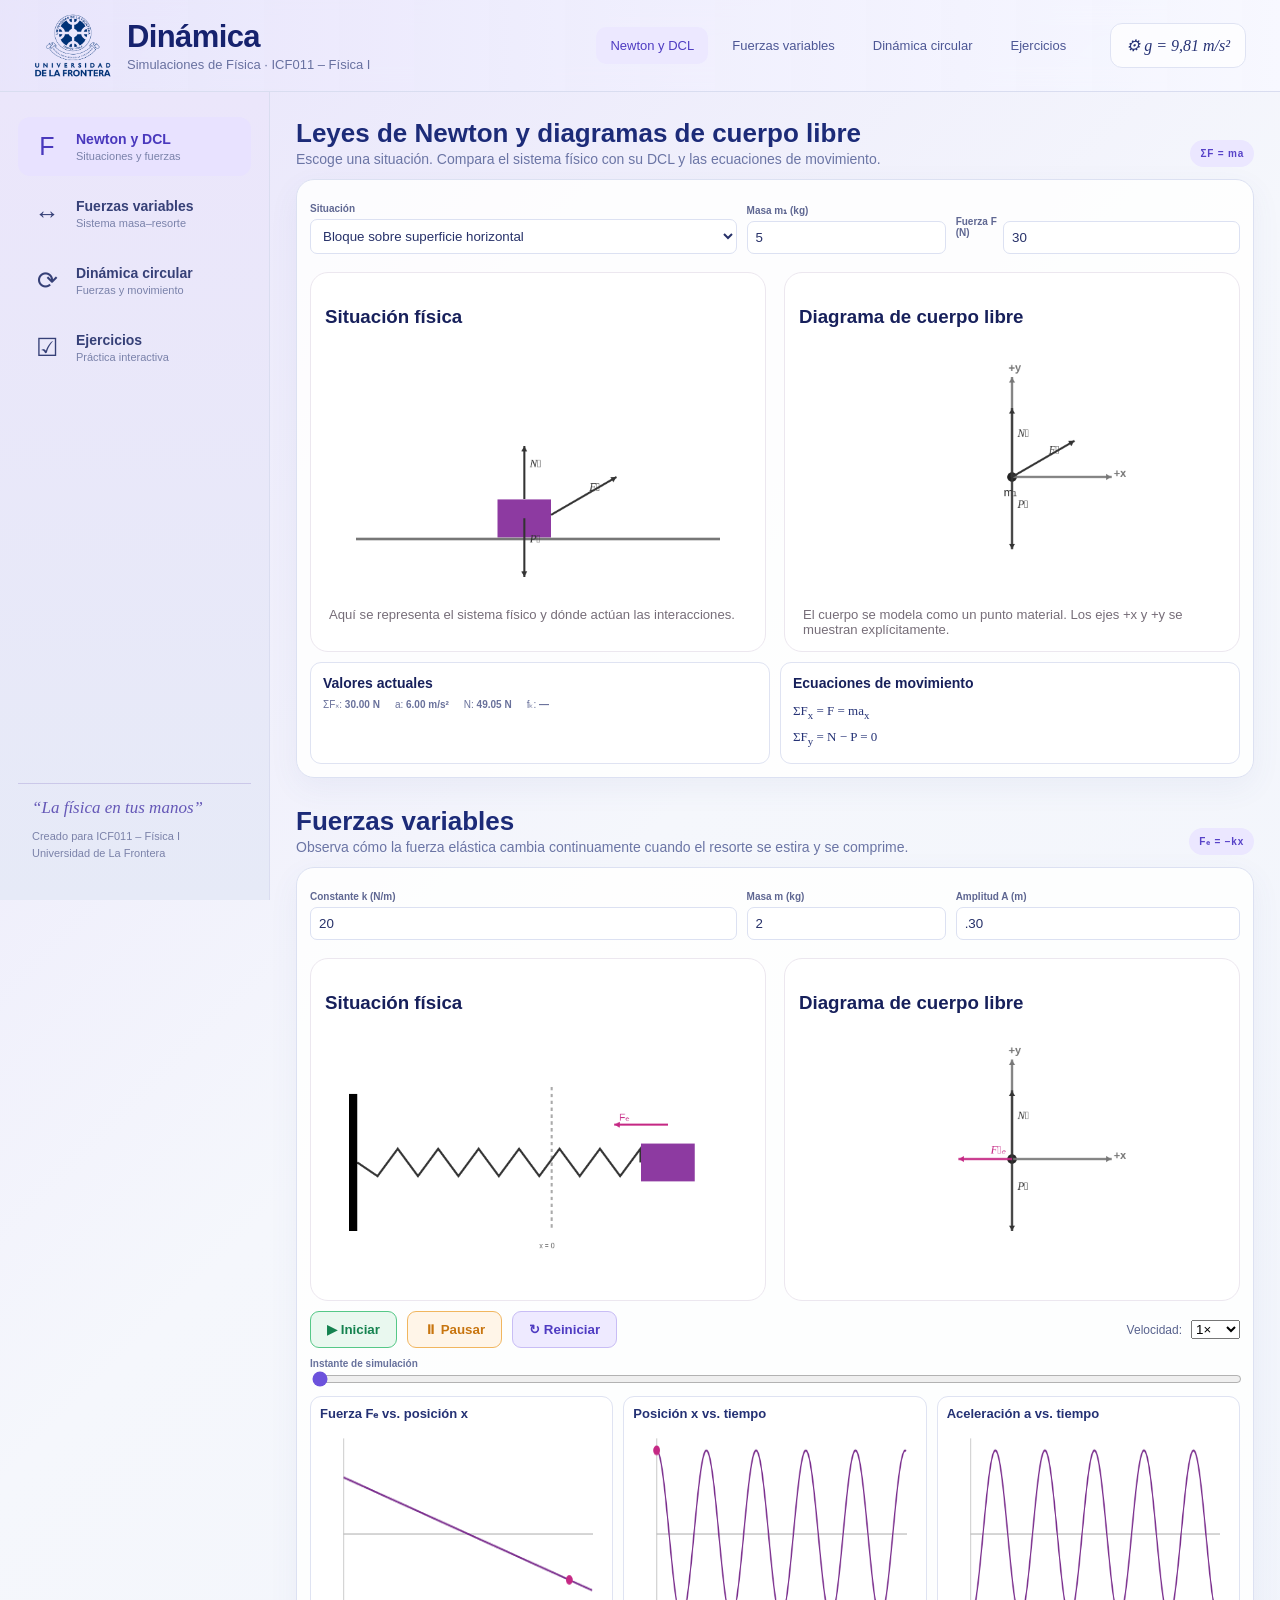
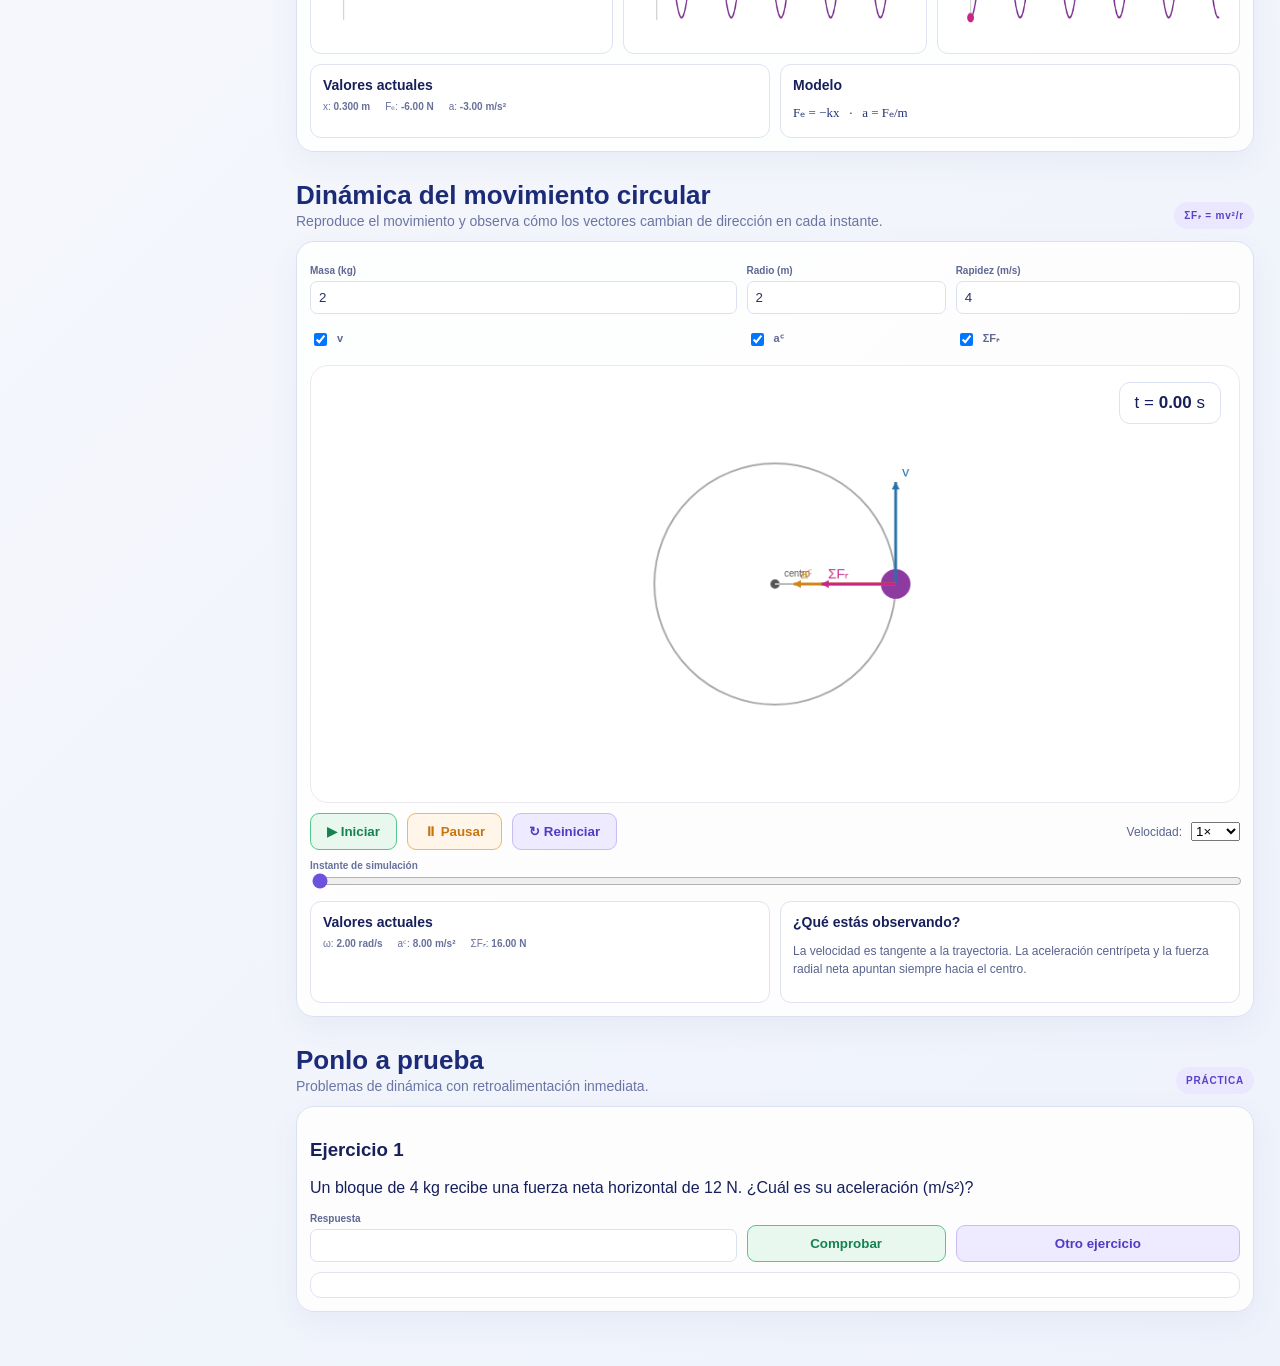
==== commit a6797e1b: "Add files via upload" ====
--- a/dinamica/index.html
+++ b/dinamica/index.html
@@ -3,7 +3,7 @@
 <div class="app-shell"><aside class="side"><a href="#newton" class="side-link active"><span class="ico">F</span><span><b>Newton y DCL</b><small>Situaciones y fuerzas</small></span></a><a href="#variables" class="side-link"><span class="ico">↔</span><span><b>Fuerzas variables</b><small>Sistema masa–resorte</small></span></a><a href="#circular" class="side-link"><span class="ico">⟳</span><span><b>Dinámica circular</b><small>Fuerzas y movimiento</small></span></a><a href="#practica" class="side-link"><span class="ico">☑</span><span><b>Ejercicios</b><small>Práctica interactiva</small></span></a><div class="side-quote">“La física en tus manos”<small>Creado para ICF011 – Física I<br>Universidad de La Frontera</small></div></aside>
 <main class="content">
 <section id="newton" class="dash-section"><div class="section-title"><div><h1>Leyes de Newton y diagramas de cuerpo libre</h1><p>Escoge una situación. Compara el sistema físico con su DCL y las ecuaciones de movimiento.</p></div><span class="tag">ΣF = ma</span></div><div class="sim-card">
-<div class="scenario-row"><label>Situación<select id="situation"><option value="flat">Bloque sobre superficie horizontal</option><option value="angled">Fuerza aplicada en ángulo</option><option value="incline">Plano inclinado</option><option value="inclineFriction">Plano inclinado con roce</option><option value="two">Dos masas conectadas</option><option value="atwood">Máquina de Atwood</option></select></label><label>Masa m₁ (kg)<input id="m1" type="number" min="0.1" step="0.5" value="5"></label><label id="m2Wrap">Masa m₂ (kg)<input id="m2" type="number" min="0.1" step="0.5" value="3"></label><label id="forceWrap">Fuerza F (N)<input id="force" type="number" step="1" value="30"></label><label id="angleWrap">Ángulo θ (°)<input id="angle" type="number" min="0" max="70" value="30"></label><label id="muWrap">μₖ<input id="mu" type="number" min="0" step=".05" value=".20"></label></div>
+<div class="scenario-row"><label>Situación<select id="situation"><option value="flat">Bloque sobre superficie horizontal</option><option value="angled">Fuerza aplicada en ángulo</option><option value="incline">Plano inclinado</option><option value="inclineFriction">Plano inclinado con roce</option><option value="two">Dos masas conectadas</option><option value="atwood">Máquina de Atwood</option><option value="tableHang">Masa sobre mesa + masa colgante</option><option value="knot">Masas colgantes con nudo</option><option value="stackNo">Una masa sobre otra · sin roce</option><option value="stackFriction">Una masa sobre otra · con roce</option></select></label><label>Masa m₁ (kg)<input id="m1" type="number" min="0.1" step="0.5" value="5"></label><label id="m2Wrap">Masa m₂ (kg)<input id="m2" type="number" min="0.1" step="0.5" value="3"></label><label id="m3Wrap">Masa m₃ (kg)<input id="m3" type="number" min="0.1" step="0.5" value="2"></label><label id="forceWrap">Fuerza F (N)<input id="force" type="number" step="1" value="30"></label><label id="angleWrap">Ángulo θ₁ (°)<input id="angle" type="number" min="0" max="80" value="30"></label><label id="angle2Wrap">Ángulo θ₂ (°)<input id="angle2" type="number" min="0" max="80" value="45"></label><label id="muWrap">Coef. de roce μ<input id="mu" type="number" min="0" step=".05" value=".20"></label></div>
 <div class="dyn-pair"><article><h3>Situación física</h3><canvas id="scene" width="620" height="370"></canvas><p class="dyn-caption">Aquí se representa el sistema físico y dónde actúan las interacciones.</p></article><article><h3>Diagrama de cuerpo libre</h3><canvas id="dcl" width="620" height="370"></canvas><p class="dyn-caption">El cuerpo se modela como un punto material. Los ejes +x y +y se muestran explícitamente.</p></article></div>
 <div class="bottom-info"><div class="current-values"><h3>Valores actuales</h3><div class="micro-values"><span>ΣFₓ: <b id="net">—</b></span><span>a: <b id="acc">—</b></span><span>N: <b id="normal">—</b></span><span>fₖ: <b id="fric">—</b></span></div></div><div class="observation"><h3>Ecuaciones de movimiento</h3><div id="equations" class="formula-line dyn-eq"></div></div></div></div></section>
 <section id="variables" class="dash-section"><div class="section-title"><div><h2>Fuerzas variables</h2><p>Observa cómo la fuerza elástica cambia continuamente cuando el resorte se estira y se comprime.</p></div><span class="tag">Fₑ = −kx</span></div><div class="sim-card"><div class="scenario-row"><label>Constante k (N/m)<input id="k" type="number" min="1" step="1" value="20"></label><label>Masa m (kg)<input id="sm" type="number" min=".1" step=".5" value="2"></label><label>Amplitud A (m)<input id="amp" type="number" min=".05" max=".6" step=".05" value=".30"></label></div><div class="dyn-pair"><article><h3>Situación física</h3><canvas id="springScene" width="620" height="370"></canvas></article><article><h3>Diagrama de cuerpo libre</h3><canvas id="springDcl" width="620" height="370"></canvas></article></div><div class="playbar"><button id="sPlay" class="btn green">▶ Iniciar</button><button id="sPause" class="btn amber">⏸ Pausar</button><button id="sReset" class="btn violet">↻ Reiniciar</button><label class="speed-control">Velocidad:<select id="sSpeed"><option value=".5">0,5×</option><option value="1" selected>1×</option><option value="2">2×</option></select></label></div><label class="timeline">Instante de simulación<input id="sTime" type="range" min="0" max="10" step=".01" value="0"></label><div class="chart-grid three"><article><h3>Fuerza Fₑ vs. posición x</h3><canvas id="fxGraph" width="420" height="230"></canvas></article><article><h3>Posición x vs. tiempo</h3><canvas id="xtGraph" width="420" height="230"></canvas></article><article><h3>Aceleración a vs. tiempo</h3><canvas id="atGraph" width="420" height="230"></canvas></article></div><div class="bottom-info"><div class="current-values"><h3>Valores actuales</h3><div class="micro-values"><span>x: <b id="sx"></b></span><span>Fₑ: <b id="sforce"></b></span><span>a: <b id="sacc"></b></span></div></div><div class="observation"><h3>Modelo</h3><div class="formula-line dyn-eq">Fₑ = −kx &nbsp; · &nbsp; a = Fₑ/m</div></div></div></div></section>
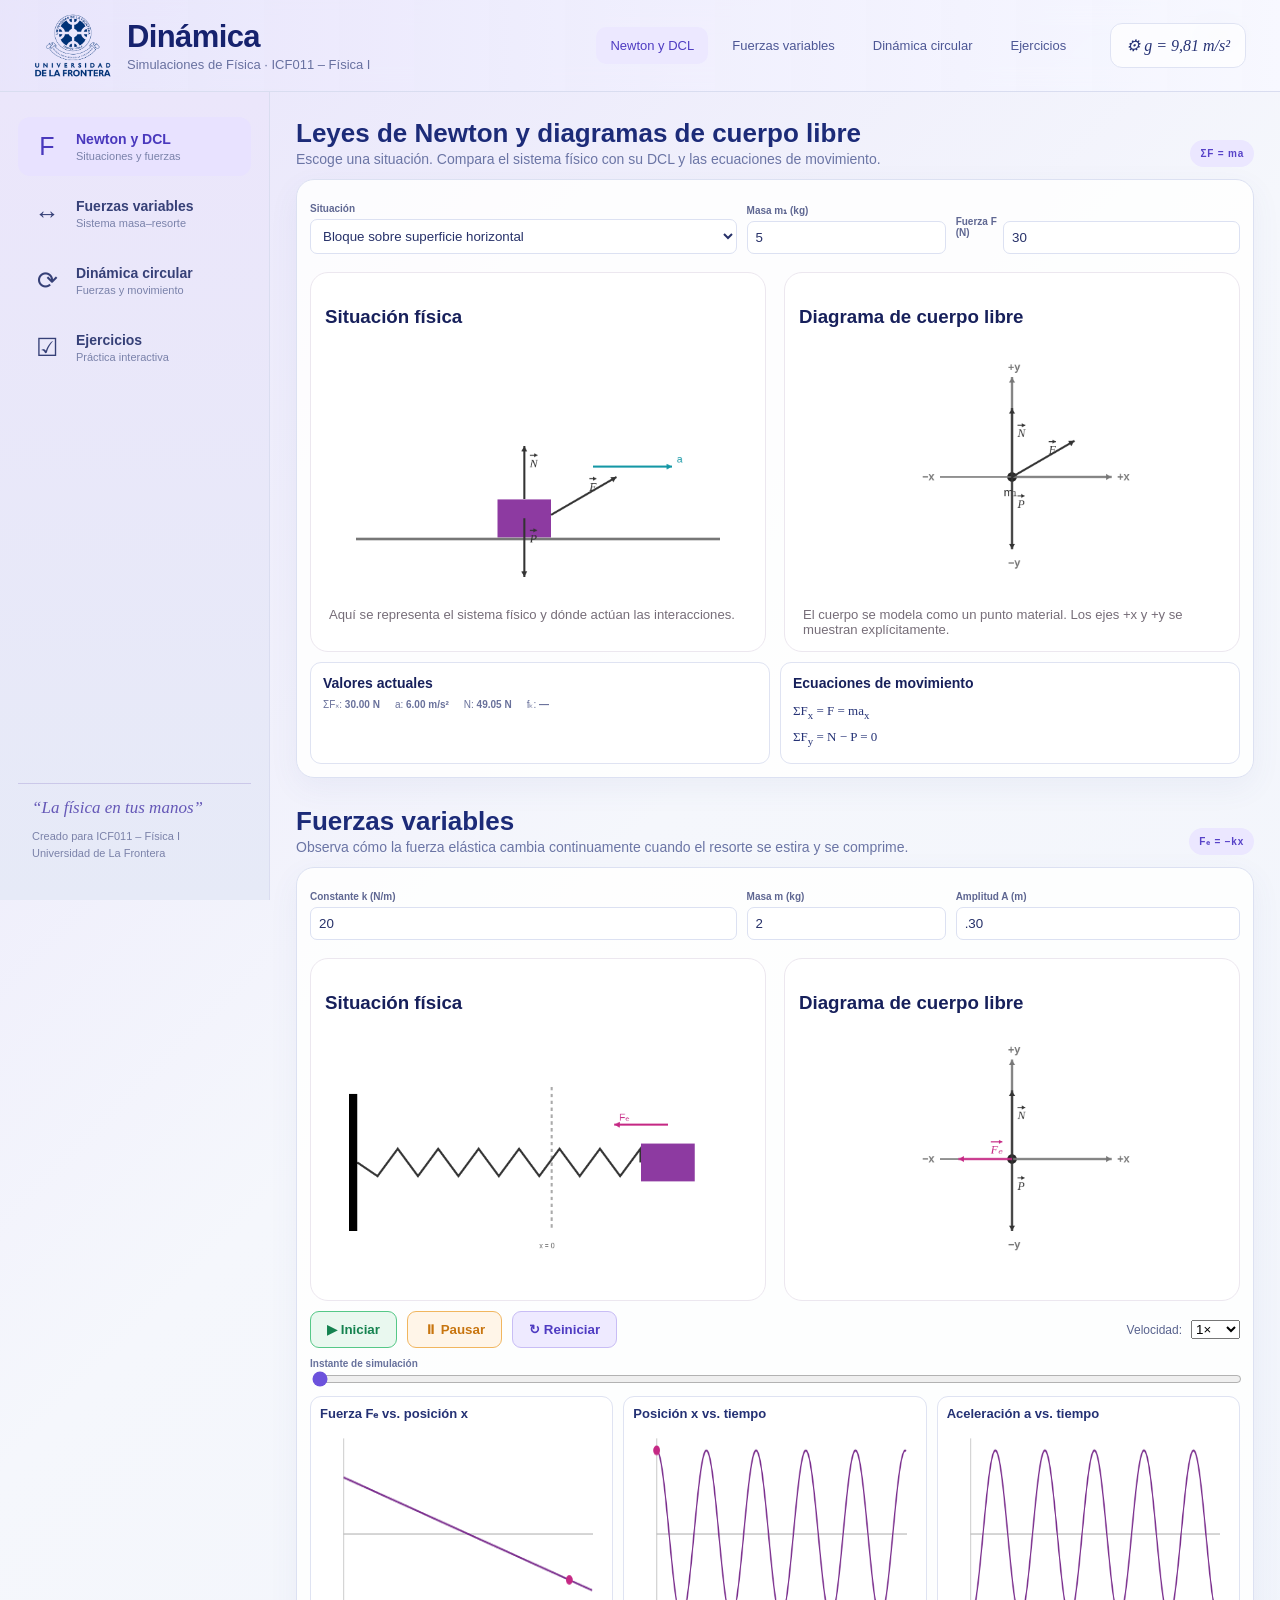
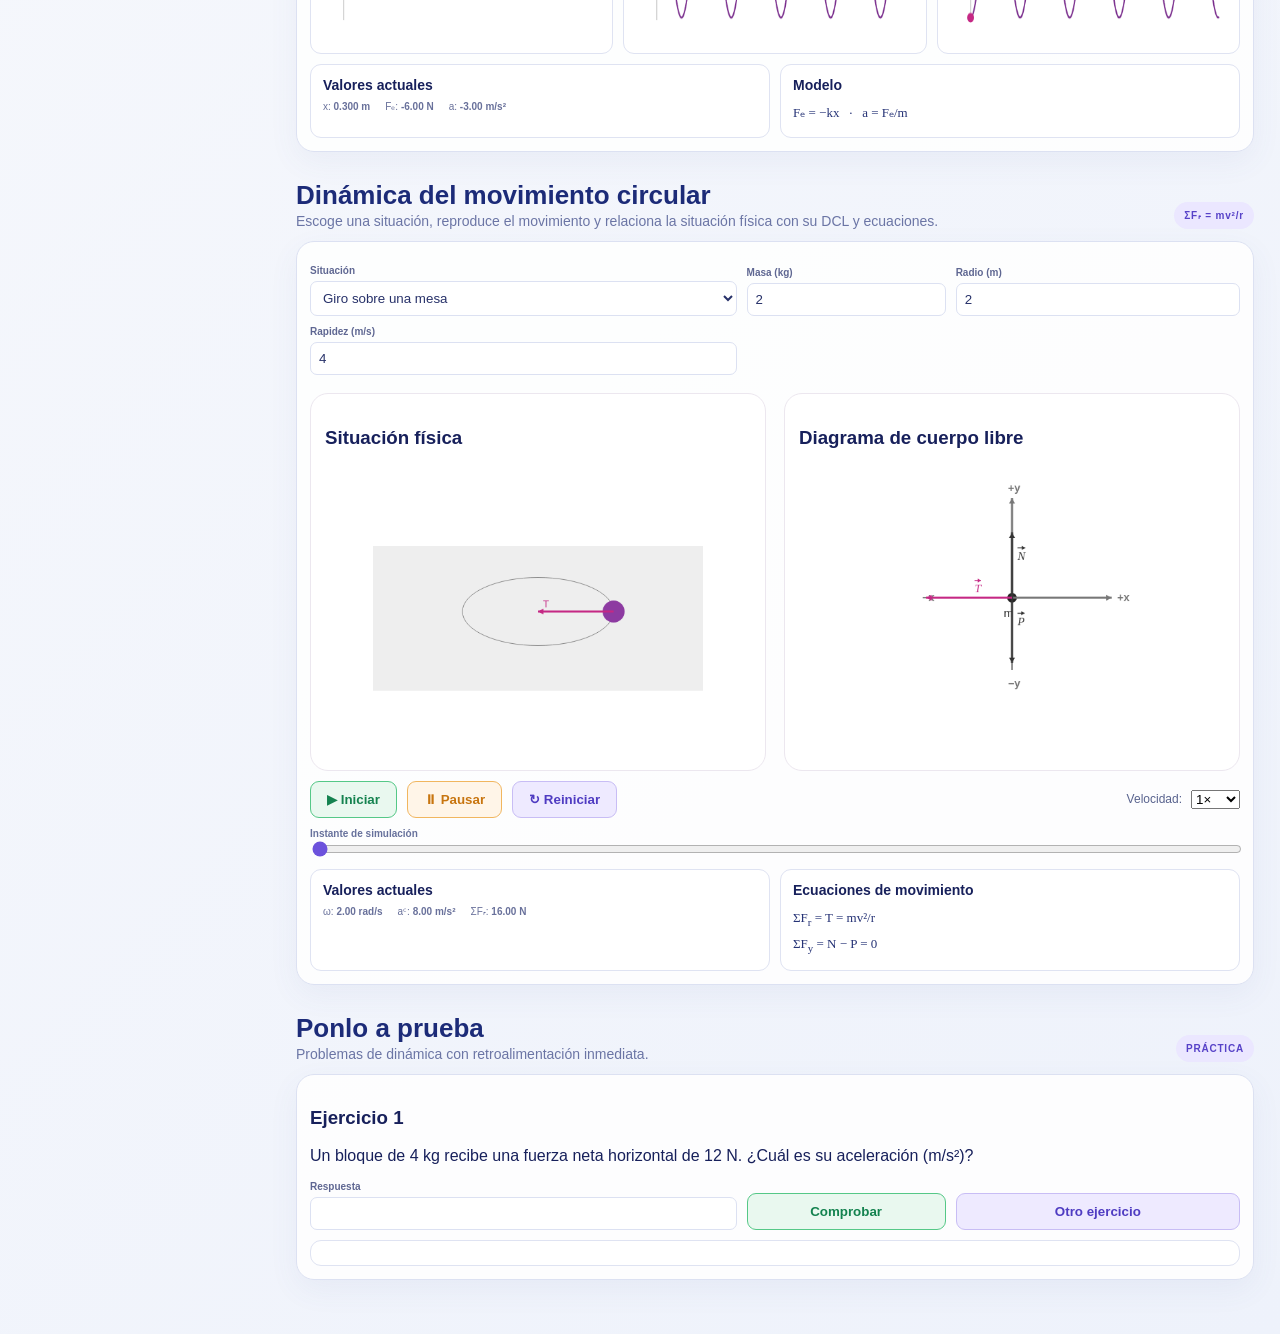
==== commit 05090710: "Add files via upload" ====
--- a/dinamica/index.html
+++ b/dinamica/index.html
@@ -7,6 +7,10 @@
 <div class="dyn-pair"><article><h3>Situación física</h3><canvas id="scene" width="620" height="370"></canvas><p class="dyn-caption">Aquí se representa el sistema físico y dónde actúan las interacciones.</p></article><article><h3>Diagrama de cuerpo libre</h3><canvas id="dcl" width="620" height="370"></canvas><p class="dyn-caption">El cuerpo se modela como un punto material. Los ejes +x y +y se muestran explícitamente.</p></article></div>
 <div class="bottom-info"><div class="current-values"><h3>Valores actuales</h3><div class="micro-values"><span>ΣFₓ: <b id="net">—</b></span><span>a: <b id="acc">—</b></span><span>N: <b id="normal">—</b></span><span>fₖ: <b id="fric">—</b></span></div></div><div class="observation"><h3>Ecuaciones de movimiento</h3><div id="equations" class="formula-line dyn-eq"></div></div></div></div></section>
 <section id="variables" class="dash-section"><div class="section-title"><div><h2>Fuerzas variables</h2><p>Observa cómo la fuerza elástica cambia continuamente cuando el resorte se estira y se comprime.</p></div><span class="tag">Fₑ = −kx</span></div><div class="sim-card"><div class="scenario-row"><label>Constante k (N/m)<input id="k" type="number" min="1" step="1" value="20"></label><label>Masa m (kg)<input id="sm" type="number" min=".1" step=".5" value="2"></label><label>Amplitud A (m)<input id="amp" type="number" min=".05" max=".6" step=".05" value=".30"></label></div><div class="dyn-pair"><article><h3>Situación física</h3><canvas id="springScene" width="620" height="370"></canvas></article><article><h3>Diagrama de cuerpo libre</h3><canvas id="springDcl" width="620" height="370"></canvas></article></div><div class="playbar"><button id="sPlay" class="btn green">▶ Iniciar</button><button id="sPause" class="btn amber">⏸ Pausar</button><button id="sReset" class="btn violet">↻ Reiniciar</button><label class="speed-control">Velocidad:<select id="sSpeed"><option value=".5">0,5×</option><option value="1" selected>1×</option><option value="2">2×</option></select></label></div><label class="timeline">Instante de simulación<input id="sTime" type="range" min="0" max="10" step=".01" value="0"></label><div class="chart-grid three"><article><h3>Fuerza Fₑ vs. posición x</h3><canvas id="fxGraph" width="420" height="230"></canvas></article><article><h3>Posición x vs. tiempo</h3><canvas id="xtGraph" width="420" height="230"></canvas></article><article><h3>Aceleración a vs. tiempo</h3><canvas id="atGraph" width="420" height="230"></canvas></article></div><div class="bottom-info"><div class="current-values"><h3>Valores actuales</h3><div class="micro-values"><span>x: <b id="sx"></b></span><span>Fₑ: <b id="sforce"></b></span><span>a: <b id="sacc"></b></span></div></div><div class="observation"><h3>Modelo</h3><div class="formula-line dyn-eq">Fₑ = −kx &nbsp; · &nbsp; a = Fₑ/m</div></div></div></div></section>
-<section id="circular" class="dash-section"><div class="section-title"><div><h2>Dinámica del movimiento circular</h2><p>Reproduce el movimiento y observa cómo los vectores cambian de dirección en cada instante.</p></div><span class="tag">ΣFᵣ = mv²/r</span></div><div class="sim-card"><div class="scenario-row"><label>Masa (kg)<input id="cm" type="number" min=".1" step=".5" value="2"></label><label>Radio (m)<input id="radius" type="number" min=".5" step=".2" value="2"></label><label>Rapidez (m/s)<input id="speed" type="number" min="0" step=".5" value="4"></label><label class="switchrow compact"><input id="showV" type="checkbox" checked> v</label><label class="switchrow compact"><input id="showAc" type="checkbox" checked> aᶜ</label><label class="switchrow compact"><input id="showFr" type="checkbox" checked> ΣFᵣ</label></div><div class="circular-dyn"><canvas id="circ" width="1000" height="470"></canvas><div class="time-pill circ-pill">t = <b id="ct">0,00</b> s</div></div><div class="playbar"><button id="cPlay" class="btn green">▶ Iniciar</button><button id="cPause" class="btn amber">⏸ Pausar</button><button id="cReset" class="btn violet">↻ Reiniciar</button><label class="speed-control">Velocidad:<select id="cSpeed"><option value=".5">0,5×</option><option value="1" selected>1×</option><option value="2">2×</option></select></label></div><label class="timeline">Instante de simulación<input id="cTime" type="range" min="0" max="10" step=".01" value="0"></label><div class="bottom-info"><div class="current-values"><h3>Valores actuales</h3><div class="micro-values"><span>ω: <b id="omega"></b></span><span>aᶜ: <b id="ac"></b></span><span>ΣFᵣ: <b id="fr"></b></span></div></div><div class="observation"><h3>¿Qué estás observando?</h3><p>La velocidad es tangente a la trayectoria. La aceleración centrípeta y la fuerza radial neta apuntan siempre hacia el centro.</p></div></div></div></section>
+<section id="circular" class="dash-section"><div class="section-title"><div><h2>Dinámica del movimiento circular</h2><p>Escoge una situación, reproduce el movimiento y relaciona la situación física con su DCL y ecuaciones.</p></div><span class="tag">ΣFᵣ = mv²/r</span></div><div class="sim-card">
+<div class="scenario-row"><label>Situación<select id="circSituation"><option value="table">Giro sobre una mesa</option><option value="vertical">Movimiento circular vertical</option><option value="cone">Superficie cónica</option><option value="bankNo">Curva peraltada sin roce</option><option value="bankFric">Curva peraltada con roce</option></select></label><label>Masa (kg)<input id="cm" type="number" min=".1" step=".5" value="2"></label><label>Radio (m)<input id="radius" type="number" min=".5" step=".2" value="2"></label><label>Rapidez (m/s)<input id="speed" type="number" min="0" step=".5" value="4"></label><label id="bankAngleWrap">Ángulo θ (°)<input id="bankAngle" type="number" min="1" max="60" step="1" value="20"></label><label id="circMuWrap">μ<input id="circMu" type="number" min="0" max="1" step=".05" value=".30"></label></div>
+<div class="dyn-pair"><article><h3>Situación física</h3><canvas id="circ" width="620" height="420"></canvas></article><article><h3>Diagrama de cuerpo libre</h3><canvas id="circDcl" width="620" height="420"></canvas></article></div><div class="time-pill circ-pill">t = <b id="ct">0,00</b> s</div>
+<div class="playbar"><button id="cPlay" class="btn green">▶ Iniciar</button><button id="cPause" class="btn amber">⏸ Pausar</button><button id="cReset" class="btn violet">↻ Reiniciar</button><label class="speed-control">Velocidad:<select id="cSpeed"><option value=".5">0,5×</option><option value="1" selected>1×</option><option value="2">2×</option></select></label></div><label class="timeline">Instante de simulación<input id="cTime" type="range" min="0" max="10" step=".01" value="0"></label>
+<div class="bottom-info"><div class="current-values"><h3>Valores actuales</h3><div class="micro-values"><span>ω: <b id="omega"></b></span><span>aᶜ: <b id="ac"></b></span><span>ΣFᵣ: <b id="fr"></b></span></div></div><div class="observation"><h3>Ecuaciones de movimiento</h3><div id="circEq" class="formula-line dyn-eq"></div></div></div></div></section>
 <section id="practica" class="dash-section"><div class="section-title"><div><h2>Ponlo a prueba</h2><p>Problemas de dinámica con retroalimentación inmediata.</p></div><span class="tag">PRÁCTICA</span></div><div class="sim-card"><div id="question"></div><div class="scenario-row"><label>Respuesta<input id="answer" type="number" step="any"></label><button id="check" class="btn green">Comprobar</button><button id="next" class="btn violet">Otro ejercicio</button></div><div id="feedback" class="observation"></div></div></section>
 </main></div><script src="app.js"></script></body></html>
